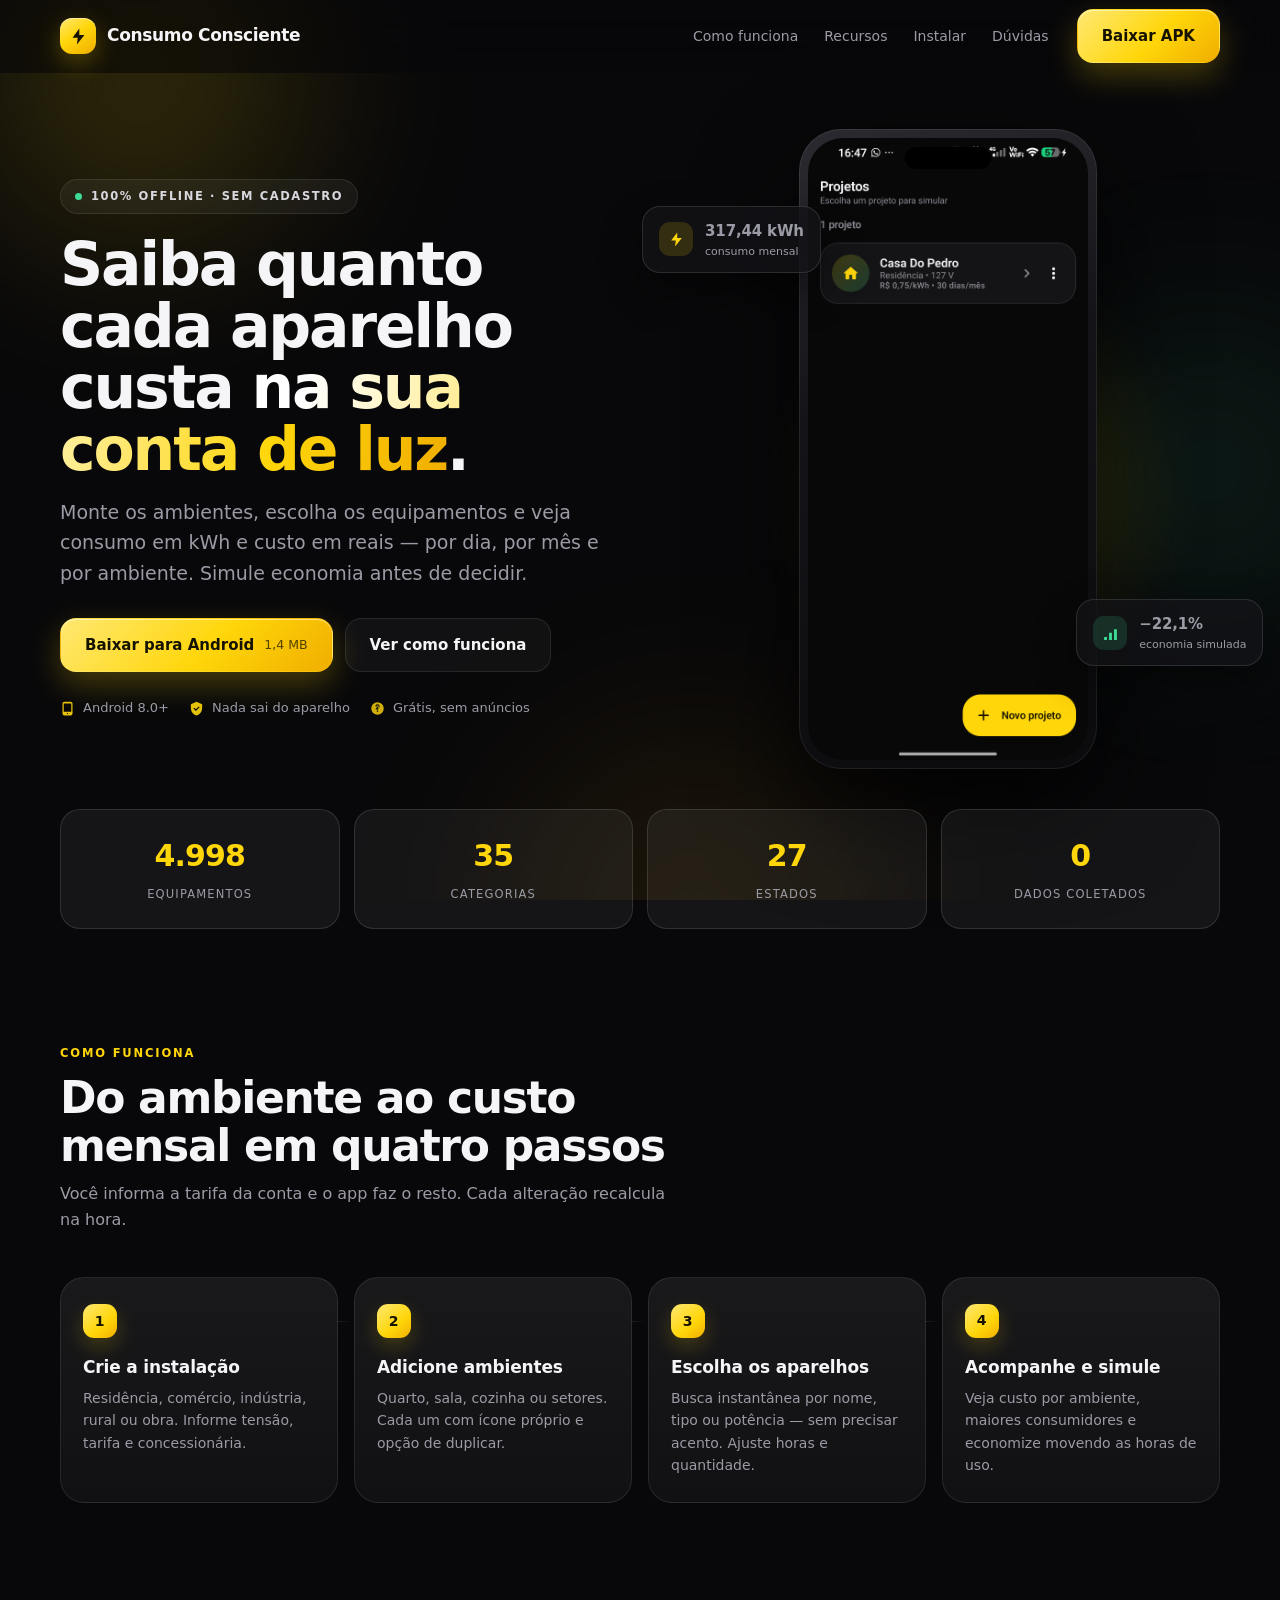
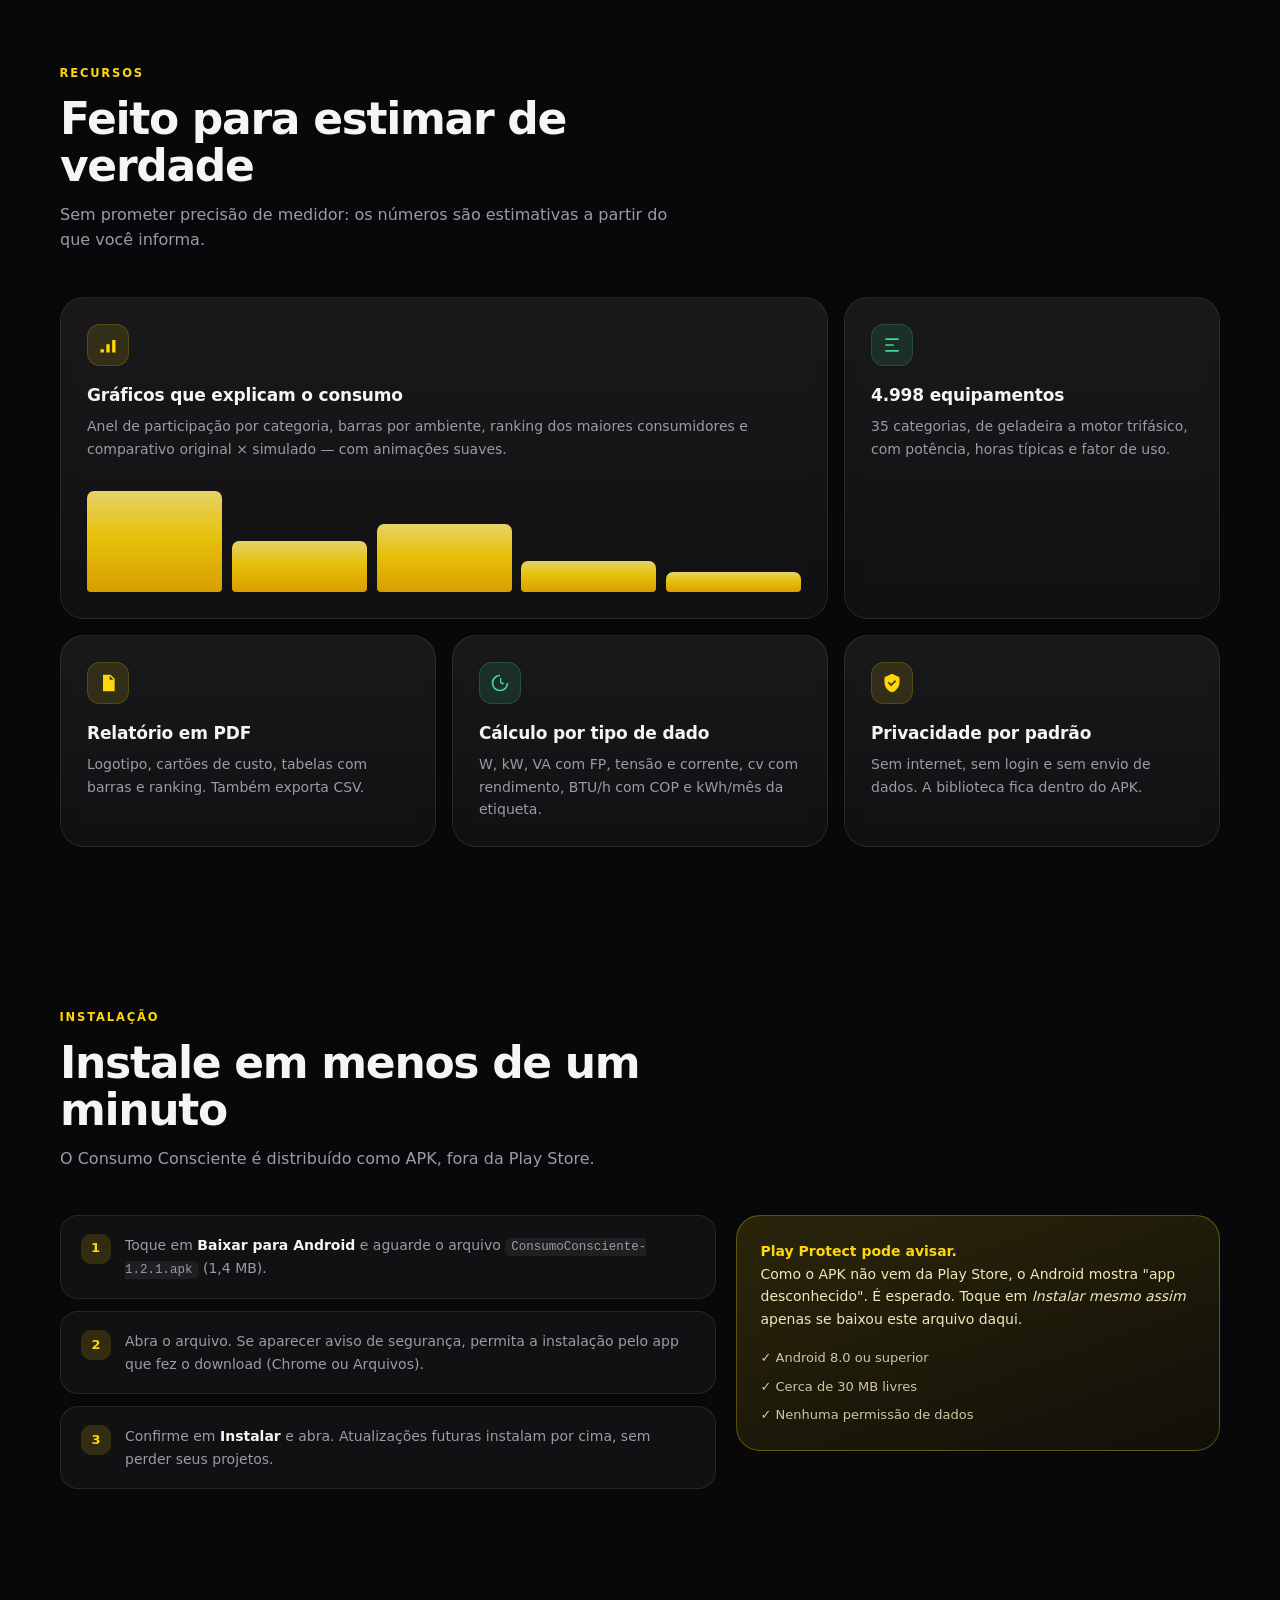
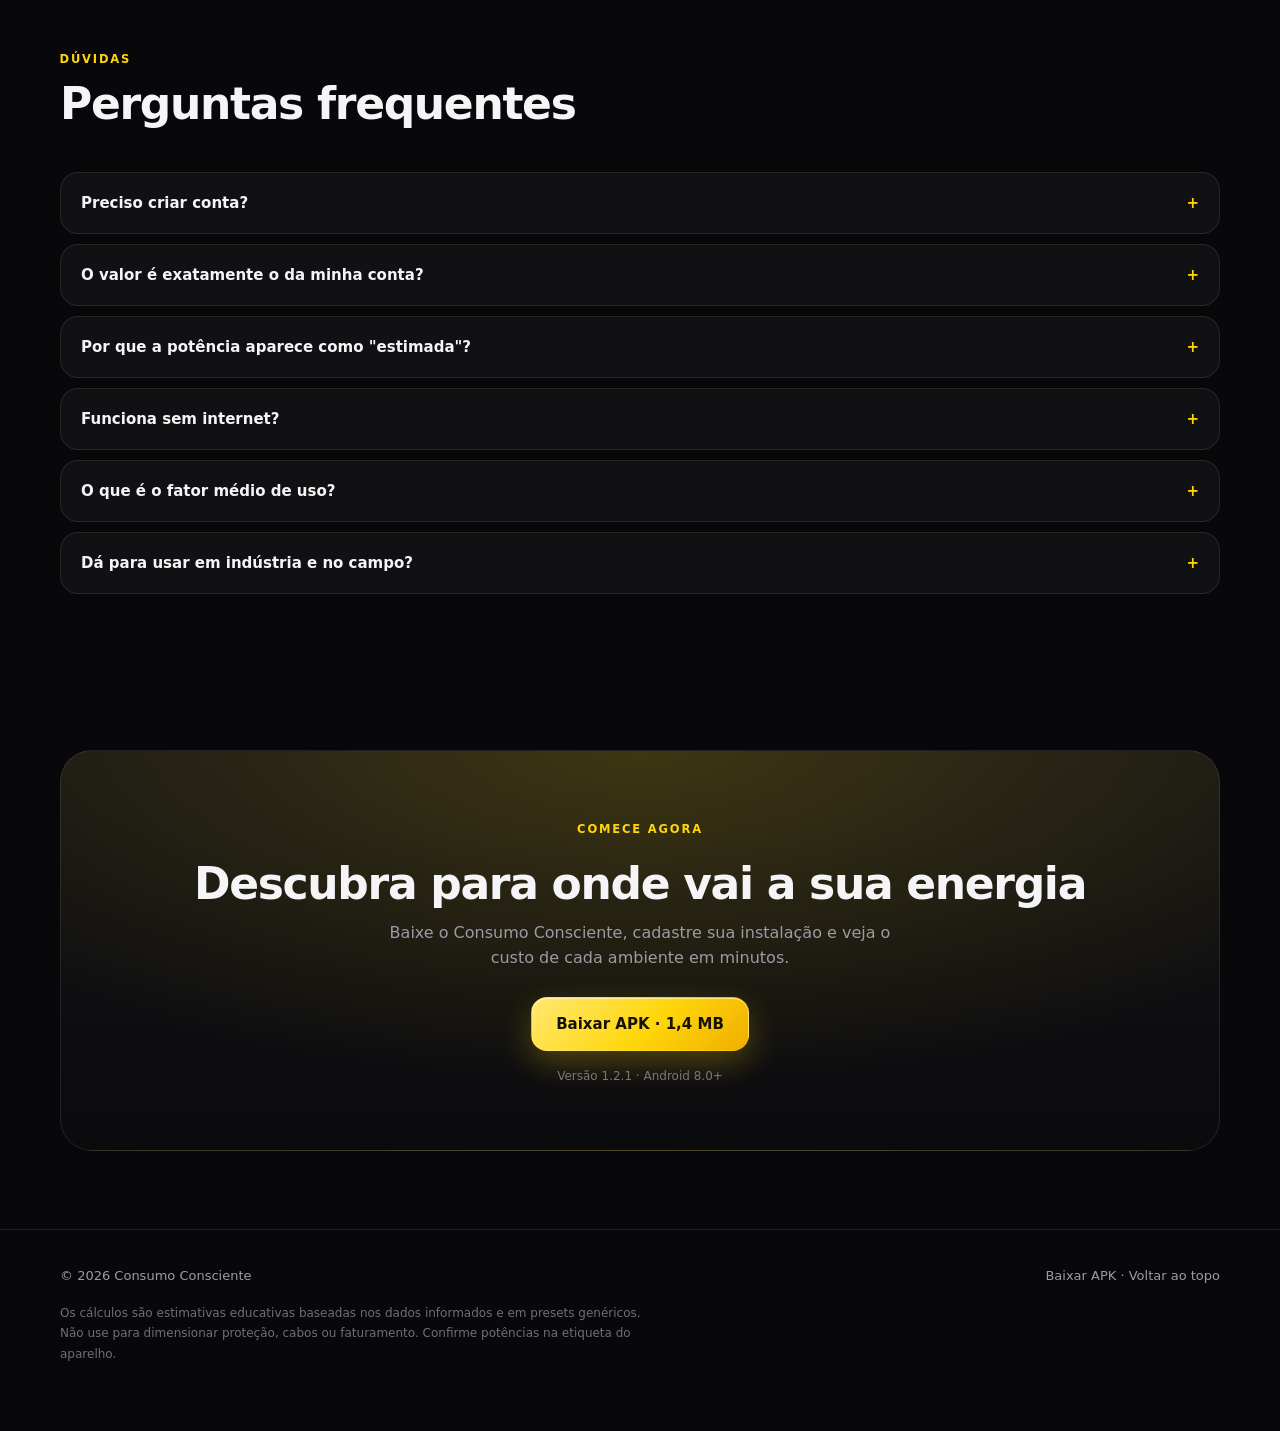
==== index.html @ 80d9371c "Ajusta tamanho do mockup e ritmo vertical" ====
<!DOCTYPE html>
<html lang="pt-BR">
<head>
<meta charset="utf-8" />
<meta name="viewport" content="width=device-width, initial-scale=1" />
<title>Consumo Consciente — simulador de consumo de energia</title>
<meta name="description" content="Descubra quanto cada aparelho custa na sua conta de luz. Biblioteca offline com 4.998 equipamentos, gráficos, simulações e relatório em PDF. Grátis e sem cadastro." />
<meta name="theme-color" content="#08080a" />
<meta property="og:type" content="website" />
<meta property="og:title" content="Consumo Consciente — simulador de consumo de energia" />
<meta property="og:description" content="Calcule o consumo e o custo dos seus aparelhos por ambiente. 4.998 equipamentos offline, gráficos e relatório em PDF." />
<meta property="og:image" content="assets/tela-projetos.png" />
<link rel="icon" href="data:image/svg+xml,%3Csvg xmlns='http://www.w3.org/2000/svg' viewBox='0 0 64 64'%3E%3Crect width='64' height='64' rx='16' fill='%23FFD60A'/%3E%3Cpath d='M35 12 22 36h9l-3 16 15-25h-9l5-15z' fill='%23151200'/%3E%3C/svg%3E" />
<style>
  :root {
    --ink: #08080a;
    --ink-2: #0d0d10;
    --card: rgba(255, 255, 255, 0.04);
    --card-strong: rgba(255, 255, 255, 0.07);
    --line: rgba(255, 255, 255, 0.09);
    --text: #f5f5f7;
    --muted: #9b9ba6;
    --yellow: #ffd60a;
    --yellow-2: #ffe873;
    --amber: #f0ae00;
    --green: #3ddc97;
    --radius: 24px;
    --max: 1160px;
    --ease: cubic-bezier(.22, .61, .36, 1);
  }
  * { box-sizing: border-box; }
  html { scroll-behavior: smooth; }
  body {
    margin: 0;
    background: var(--ink);
    color: var(--text);
    font-family: "Inter", "Segoe UI", system-ui, -apple-system, Roboto, Helvetica, Arial, sans-serif;
    line-height: 1.6;
    -webkit-font-smoothing: antialiased;
    overflow-x: hidden;
  }
  a { color: inherit; }
  img { max-width: 100%; height: auto; display: block; }
  .wrap { width: min(100% - 40px, var(--max)); margin-inline: auto; position: relative; z-index: 1; }

  /* ---------- fundo ---------- */
  .bg-orbs { position: fixed; inset: 0; z-index: 0; overflow: hidden; pointer-events: none; }
  .orb {
    position: absolute; border-radius: 50%; filter: blur(90px); opacity: .55;
    animation: float 18s var(--ease) infinite alternate;
  }
  .orb.a { width: 520px; height: 520px; top: -180px; left: -120px; background: radial-gradient(circle, rgba(255,214,10,.45), transparent 65%); }
  .orb.b { width: 460px; height: 460px; top: 240px; right: -160px; background: radial-gradient(circle, rgba(61,220,151,.28), transparent 65%); animation-delay: -6s; }
  .orb.c { width: 620px; height: 620px; bottom: -320px; left: 30%; background: radial-gradient(circle, rgba(255,174,0,.22), transparent 65%); animation-delay: -11s; }
  @keyframes float {
    from { transform: translate3d(0, 0, 0) scale(1); }
    to { transform: translate3d(30px, -40px, 0) scale(1.08); }
  }

  /* ---------- navegação ---------- */
  .nav {
    position: sticky; top: 0; z-index: 50;
    background: rgba(8, 8, 10, .62);
    backdrop-filter: blur(18px) saturate(150%);
    border-bottom: 1px solid transparent;
    transition: border-color .3s var(--ease), background .3s var(--ease);
  }
  .nav.scrolled { border-bottom-color: var(--line); background: rgba(8, 8, 10, .86); }
  .nav-inner { display: flex; align-items: center; gap: 28px; min-height: 72px; }
  .brand { display: flex; align-items: center; gap: 11px; font-weight: 700; letter-spacing: -.02em; text-decoration: none; font-size: 17px; }
  .mark {
    width: 36px; height: 36px; border-radius: 12px; display: grid; place-items: center; color: #151200;
    background: linear-gradient(145deg, var(--yellow-2), var(--yellow) 45%, var(--amber));
    box-shadow: 0 8px 24px rgba(255, 214, 10, .28), inset 0 1px 0 rgba(255,255,255,.45);
  }
  .nav-links { margin-left: auto; display: flex; gap: 26px; font-size: 14px; color: var(--muted); }
  .nav-links a { text-decoration: none; transition: color .2s var(--ease); }
  .nav-links a:hover { color: var(--text); }
  @media (max-width: 780px) { .nav-links { display: none; } }

  /* ---------- botões ---------- */
  .btn {
    display: inline-flex; align-items: center; justify-content: center; gap: 10px;
    padding: 14px 24px; border-radius: 16px; border: 1px solid transparent;
    font-weight: 700; font-size: 15px; text-decoration: none; cursor: pointer;
    transition: transform .2s var(--ease), box-shadow .2s var(--ease), background .2s var(--ease);
    white-space: nowrap;
  }
  .btn-primary {
    background: linear-gradient(135deg, var(--yellow-2), var(--yellow) 55%, var(--amber));
    color: #151200;
    box-shadow: 0 12px 32px rgba(255, 214, 10, .26), inset 0 1px 0 rgba(255,255,255,.5);
  }
  .btn-primary:hover { transform: translateY(-2px); box-shadow: 0 18px 44px rgba(255, 214, 10, .34); }
  .btn-ghost {
    background: rgba(255,255,255,.04); border-color: var(--line); color: var(--text);
    backdrop-filter: blur(8px);
  }
  .btn-ghost:hover { background: rgba(255,255,255,.08); transform: translateY(-2px); }
  .btn small { font-weight: 500; opacity: .72; }

  /* ---------- hero ---------- */
  .hero { padding: 56px 0 32px; }
  .hero-grid { display: grid; grid-template-columns: 1.02fr .98fr; gap: 48px; align-items: center; }
  @media (max-width: 960px) { .hero-grid { grid-template-columns: 1fr; gap: 48px; } }

  .pill {
    display: inline-flex; align-items: center; gap: 9px;
    padding: 7px 14px; border-radius: 999px; font-size: 11.5px; font-weight: 600;
    letter-spacing: .14em; text-transform: uppercase; color: #d8d8de;
    background: rgba(255,255,255,.05); border: 1px solid var(--line);
    backdrop-filter: blur(8px);
  }
  .pulse { width: 7px; height: 7px; border-radius: 50%; background: var(--green); box-shadow: 0 0 0 0 rgba(61,220,151,.6); animation: pulse 2.4s infinite; }
  @keyframes pulse {
    0% { box-shadow: 0 0 0 0 rgba(61,220,151,.55); }
    70% { box-shadow: 0 0 0 10px rgba(61,220,151,0); }
    100% { box-shadow: 0 0 0 0 rgba(61,220,151,0); }
  }

  h1 {
    margin: 20px 0 16px;
    font-size: clamp(38px, 5.2vw, 60px);
    line-height: 1.03; letter-spacing: -.035em; font-weight: 800;
  }
  .grad {
    background: linear-gradient(100deg, #fff 10%, var(--yellow-2) 45%, var(--yellow) 70%, var(--amber));
    -webkit-background-clip: text; background-clip: text; color: transparent;
  }
  .lead { color: var(--muted); font-size: clamp(16px, 1.7vw, 19px); max-width: 54ch; margin: 0 0 30px; }
  .actions { display: flex; flex-wrap: wrap; gap: 12px; }
  .meta { display: flex; flex-wrap: wrap; gap: 20px; margin-top: 26px; color: var(--muted); font-size: 13px; }
  .meta span { display: inline-flex; align-items: center; gap: 8px; }
  .meta svg { color: var(--yellow); opacity: .9; }

  /* ---------- mockup ---------- */
  .showcase { position: relative; display: flex; justify-content: center; }
  .glow {
    position: absolute; inset: 8% -6% -6% 6%;
    background: radial-gradient(closest-side, rgba(255,214,10,.28), transparent 72%);
    filter: blur(30px); z-index: 0;
  }
  .phone {
    position: relative; z-index: 1; width: min(298px, 80vw);
    padding: 9px; border-radius: 42px;
    background: linear-gradient(160deg, #2a2a30, #141418 40%, #0b0b0e);
    box-shadow: 0 40px 100px rgba(0,0,0,.75), inset 0 0 0 1px rgba(255,255,255,.08);
    animation: hover 7s var(--ease) infinite alternate;
  }
  @keyframes hover { from { transform: translateY(0) rotate(-.6deg); } to { transform: translateY(-14px) rotate(.6deg); } }
  .phone::before {
    content: ""; position: absolute; top: 18px; left: 50%; transform: translateX(-50%);
    width: 86px; height: 22px; border-radius: 999px; background: #000; z-index: 3;
  }
  .phone img { border-radius: 35px; }

  .chip {
    position: absolute; z-index: 2; display: flex; align-items: center; gap: 12px;
    padding: 12px 16px; border-radius: 18px;
    background: rgba(20, 20, 24, .72); border: 1px solid rgba(255,255,255,.12);
    backdrop-filter: blur(16px) saturate(140%);
    box-shadow: 0 18px 40px rgba(0,0,0,.45);
    animation: hover 6s var(--ease) infinite alternate;
  }
  .chip.one { top: 12%; left: -6%; animation-delay: -2s; }
  .chip.two { bottom: 16%; right: -8%; animation-delay: -4s; }
  @media (max-width: 560px) { .chip.one { left: -2%; } .chip.two { right: -2%; } }
  .chip .dot { width: 34px; height: 34px; border-radius: 11px; display: grid; place-items: center; }
  .chip .dot.y { background: rgba(255,214,10,.15); color: var(--yellow); }
  .chip .dot.g { background: rgba(61,220,151,.15); color: var(--green); }
  .chip b { display: block; font-size: 15px; letter-spacing: -.01em; }
  .chip span { display: block; font-size: 11px; color: var(--muted); }

  /* ---------- números ---------- */
  .stats {
    display: grid; grid-template-columns: repeat(4, 1fr); gap: 14px; margin-top: 40px;
  }
  .stat {
    padding: 22px 20px; border-radius: 20px; text-align: center;
    background: rgba(255, 255, 255, 0.055); border: 1px solid rgba(255,255,255,.12);
    backdrop-filter: blur(10px);
    transition: transform .3s var(--ease), border-color .3s var(--ease);
  }
  .stat:hover { transform: translateY(-4px); border-color: rgba(255,214,10,.35); }
  .stat strong { display: block; font-size: clamp(22px, 2.8vw, 30px); letter-spacing: -.03em; color: var(--yellow); }
  .stat span { font-size: 11.5px; text-transform: uppercase; letter-spacing: .1em; color: var(--muted); }
  @media (max-width: 680px) { .stats { grid-template-columns: repeat(2, 1fr); } }

  /* ---------- seções ---------- */
  section { padding: 78px 0; position: relative; }
  .section-head { max-width: 60ch; margin-bottom: 44px; }
  .kicker {
    display: inline-block; font-size: 11.5px; font-weight: 700; letter-spacing: .16em;
    text-transform: uppercase; color: var(--yellow); margin-bottom: 12px;
  }
  h2 { margin: 0 0 12px; font-size: clamp(28px, 3.8vw, 44px); line-height: 1.08; letter-spacing: -.03em; font-weight: 800; }
  .section-head p { margin: 0; color: var(--muted); font-size: 16px; }

  /* ---------- passos ---------- */
  .steps { display: grid; grid-template-columns: repeat(4, 1fr); gap: 16px; }
  @media (max-width: 940px) { .steps { grid-template-columns: repeat(2, 1fr); } }
  @media (max-width: 560px) { .steps { grid-template-columns: 1fr; } }
  .step {
    position: relative; padding: 26px 22px; border-radius: var(--radius);
    background: linear-gradient(180deg, var(--card-strong), var(--card));
    border: 1px solid var(--line);
    transition: transform .3s var(--ease), border-color .3s var(--ease);
  }
  .step:hover { transform: translateY(-5px); border-color: rgba(255,214,10,.3); }
  .step .num {
    width: 34px; height: 34px; border-radius: 11px; display: grid; place-items: center;
    font-weight: 800; font-size: 14px; color: #151200; margin-bottom: 16px;
    background: linear-gradient(140deg, var(--yellow-2), var(--yellow) 60%, var(--amber));
    box-shadow: 0 8px 20px rgba(255,214,10,.2);
  }
  .step h3 { margin: 0 0 6px; font-size: 17px; letter-spacing: -.01em; }
  .step p { margin: 0; color: var(--muted); font-size: 14px; }
  .step::after {
    content: ""; position: absolute; top: 43px; left: 100%; width: 16px; height: 1px;
    background: linear-gradient(90deg, var(--line), transparent);
  }
  .step:last-child::after { display: none; }
  @media (max-width: 940px) { .step::after { display: none; } }

  /* ---------- bento ---------- */
  .bento { display: grid; grid-template-columns: repeat(3, 1fr); gap: 16px; }
  .bento .card {
    padding: 26px; border-radius: var(--radius);
    background: linear-gradient(180deg, var(--card-strong), var(--card));
    border: 1px solid var(--line);
    backdrop-filter: blur(10px);
    transition: transform .3s var(--ease), border-color .3s var(--ease), box-shadow .3s var(--ease);
  }
  .bento .card:hover { transform: translateY(-5px); border-color: rgba(255,255,255,.16); box-shadow: 0 24px 60px rgba(0,0,0,.4); }
  .bento .wide { grid-column: span 2; }
  @media (max-width: 900px) {
    .bento { grid-template-columns: repeat(2, 1fr); }
    .bento .wide { grid-column: span 2; }
  }
  @media (max-width: 600px) { .bento { grid-template-columns: 1fr; } .bento .wide { grid-column: span 1; } }

  .ico {
    width: 42px; height: 42px; border-radius: 13px; display: grid; place-items: center;
    margin-bottom: 16px; color: var(--yellow); background: rgba(255,214,10,.12);
    border: 1px solid rgba(255,214,10,.18);
  }
  .ico.green { color: var(--green); background: rgba(61,220,151,.12); border-color: rgba(61,220,151,.2); }
  .bento h3 { margin: 0 0 6px; font-size: 17px; letter-spacing: -.01em; }
  .bento p { margin: 0; color: var(--muted); font-size: 14px; }

  .mini-chart { display: flex; align-items: flex-end; gap: 10px; height: 110px; margin-top: 22px; }
  .mini-chart i {
    flex: 1; border-radius: 7px 7px 4px 4px;
    background: linear-gradient(180deg, var(--yellow-2), var(--yellow) 45%, var(--amber));
    opacity: .9; transform-origin: bottom; animation: grow 1.2s var(--ease) both;
  }
  .mini-chart i:nth-child(1) { height: 92%; animation-delay: .05s; }
  .mini-chart i:nth-child(2) { height: 46%; animation-delay: .15s; }
  .mini-chart i:nth-child(3) { height: 62%; animation-delay: .25s; }
  .mini-chart i:nth-child(4) { height: 28%; animation-delay: .35s; }
  .mini-chart i:nth-child(5) { height: 18%; animation-delay: .45s; }
  @keyframes grow { from { transform: scaleY(.05); } to { transform: scaleY(1); } }

  /* ---------- instalação ---------- */
  .install { display: grid; grid-template-columns: 1.15fr .85fr; gap: 20px; align-items: start; }
  @media (max-width: 860px) { .install { grid-template-columns: 1fr; } }
  .install-list { display: grid; gap: 12px; margin: 0; padding: 0; list-style: none; }
  .install-list li {
    display: grid; grid-template-columns: 30px 1fr; gap: 14px; align-items: start;
    padding: 18px 20px; border-radius: 18px;
    background: var(--card); border: 1px solid var(--line);
  }
  .install-list b {
    width: 30px; height: 30px; border-radius: 10px; display: grid; place-items: center;
    background: rgba(255,214,10,.14); color: var(--yellow); font-size: 13px;
  }
  .install-list span { color: var(--muted); font-size: 14px; }
  .install-list strong { color: var(--text); font-weight: 600; }
  .install-list code { background: rgba(255,255,255,.06); padding: 2px 6px; border-radius: 6px; font-size: 12.5px; }

  .notice {
    padding: 24px; border-radius: var(--radius);
    background: linear-gradient(160deg, rgba(255,214,10,.14), rgba(255,214,10,.04));
    border: 1px solid rgba(255,214,10,.3);
    font-size: 14px; color: #f2e7bd;
  }
  .notice strong { color: var(--yellow); }
  .notice .req { margin-top: 18px; display: grid; gap: 8px; color: #cfc7a6; font-size: 13px; }
  .notice .req span { display: flex; gap: 8px; align-items: center; }

  /* ---------- faq ---------- */
  .faq { display: grid; gap: 10px; }
  details {
    border-radius: 18px; border: 1px solid var(--line);
    background: var(--card); padding: 18px 20px;
    transition: border-color .25s var(--ease), background .25s var(--ease);
  }
  details:hover { border-color: rgba(255,255,255,.16); }
  details[open] { background: var(--card-strong); border-color: rgba(255,214,10,.28); }
  summary { cursor: pointer; font-weight: 600; font-size: 15px; list-style: none; display: flex; justify-content: space-between; gap: 16px; }
  summary::-webkit-details-marker { display: none; }
  summary::after { content: "+"; color: var(--yellow); font-weight: 700; transition: transform .2s var(--ease); }
  details[open] summary::after { content: "−"; }
  details p { margin: 12px 0 0; color: var(--muted); font-size: 14px; }

  /* ---------- cta ---------- */
  .cta {
    position: relative; overflow: hidden; text-align: center;
    padding: 64px 28px; border-radius: 32px;
    background:
      radial-gradient(120% 140% at 50% 0%, rgba(255,214,10,.18), transparent 60%),
      linear-gradient(180deg, #131316, #0b0b0e);
    border: 1px solid var(--line);
  }
  .cta h2 { margin-top: 10px; }
  .cta p { color: var(--muted); max-width: 52ch; margin: 0 auto 26px; }
  .cta .version { margin-top: 16px; font-size: 12px; color: #77777f; }

  /* ---------- footer ---------- */
  footer { border-top: 1px solid var(--line); padding: 36px 0 56px; color: var(--muted); font-size: 13px; }
  .foot { display: flex; flex-wrap: wrap; gap: 16px; justify-content: space-between; align-items: center; }
  footer a { color: var(--muted); text-decoration: none; }
  footer a:hover { color: var(--text); }
  .fine { margin-top: 16px; max-width: 78ch; font-size: 12px; line-height: 1.7; color: #6f6f78; }

  /* ---------- reveal ---------- */
  .reveal { animation: fadeUp .55s var(--ease) both; }
  .reveal.d1 { animation-delay: .06s; }
  .reveal.d2 { animation-delay: .12s; }
  .reveal.d3 { animation-delay: .18s; }
  @keyframes fadeUp {
    from { opacity: 0; transform: translateY(24px); }
    to { opacity: 1; transform: none; }
  }

  @media (prefers-reduced-motion: reduce) {
    *, *::before, *::after { animation: none !important; transition: none !important; }
    .reveal { opacity: 1; transform: none; }
  }
</style>
</head>
<body>

<div class="bg-orbs" aria-hidden="true">
  <div class="orb a"></div>
  <div class="orb b"></div>
  <div class="orb c"></div>
</div>

<nav class="nav" id="nav">
  <div class="wrap nav-inner">
    <a class="brand" href="#top">
      <span class="mark" aria-hidden="true">
        <svg width="19" height="19" viewBox="0 0 24 24" fill="currentColor"><path d="M13 2 4.5 13.5H11l-1 8.5L19.5 10H13z"/></svg>
      </span>
      Consumo Consciente
    </a>
    <div class="nav-links">
      <a href="#como-funciona">Como funciona</a>
      <a href="#recursos">Recursos</a>
      <a href="#instalar">Instalar</a>
      <a href="#faq">Dúvidas</a>
    </div>
    <a class="btn btn-primary" href="consumo-consciente.apk" download="ConsumoConsciente-1.2.1.apk">
      Baixar APK
    </a>
  </div>
</nav>

<header class="hero" id="top">
  <div class="wrap">
    <div class="hero-grid">
      <div class="reveal">
        <span class="pill"><span class="pulse"></span> 100% offline · sem cadastro</span>
        <h1>Saiba quanto cada aparelho custa <span class="grad">na sua conta de luz</span>.</h1>
        <p class="lead">
          Monte os ambientes, escolha os equipamentos e veja consumo em kWh e custo em reais —
          por dia, por mês e por ambiente. Simule economia antes de decidir.
        </p>
        <div class="actions">
          <a class="btn btn-primary" href="consumo-consciente.apk" download="ConsumoConsciente-1.2.1.apk">
            Baixar para Android <small>1,4 MB</small>
          </a>
          <a class="btn btn-ghost" href="#como-funciona">Ver como funciona</a>
        </div>
        <div class="meta">
          <span>
            <svg width="15" height="15" viewBox="0 0 24 24" fill="currentColor"><path d="M17 1H7a3 3 0 0 0-3 3v16a3 3 0 0 0 3 3h10a3 3 0 0 0 3-3V4a3 3 0 0 0-3-3m-5 20a1 1 0 1 1 0-2 1 1 0 0 1 0 2m6-4H6V4h12z"/></svg>
            Android 8.0+
          </span>
          <span>
            <svg width="15" height="15" viewBox="0 0 24 24" fill="currentColor"><path d="M12 1 3 5v6c0 5.5 3.8 10.7 9 12 5.2-1.3 9-6.5 9-12V5zm-1 15-4-4 1.4-1.4L11 13.2l4.6-4.6L17 10z"/></svg>
            Nada sai do aparelho
          </span>
          <span>
            <svg width="15" height="15" viewBox="0 0 24 24" fill="currentColor"><path d="M12 2a10 10 0 1 0 0 20 10 10 0 0 0 0-20m1 15h-2v-2h2zm1.8-6.4-.9.9c-.7.7-1 1.2-1 2.5h-1.8v-.5c0-.9.4-1.8 1-2.5l1.2-1.2A1.6 1.6 0 0 0 12 7a1.6 1.6 0 0 0-1.6 1.6H8.6A3.4 3.4 0 1 1 12 12a1 1 0 0 0-1 1v.5H9.2V13a2.8 2.8 0 0 1 .8-2l1.2-1.2a1.1 1.1 0 0 0 .3-.7A1.5 1.5 0 0 0 10 7.6" opacity=".9"/></svg>
            Grátis, sem anúncios
          </span>
        </div>
      </div>

      <div class="showcase reveal d1">
        <div class="glow" aria-hidden="true"></div>
        <div class="phone">
          <img src="assets/tela-projetos.png" alt="Tela de projetos do Consumo Consciente" width="1220" height="2712" />
        </div>

        <div class="chip one" aria-hidden="true">
          <span class="dot y">
            <svg width="17" height="17" viewBox="0 0 24 24" fill="currentColor"><path d="M13 2 4.5 13.5H11l-1 8.5L19.5 10H13z"/></svg>
          </span>
          <span><b>317,44 kWh</b><span>consumo mensal</span></span>
        </div>
        <div class="chip two" aria-hidden="true">
          <span class="dot g">
            <svg width="17" height="17" viewBox="0 0 24 24" fill="currentColor"><path d="M3 17h4v4H3zm7-6h4v10h-4zm7-5h4v15h-4z"/></svg>
          </span>
          <span><b>−22,1%</b><span>economia simulada</span></span>
        </div>
      </div>
    </div>

    <div class="stats reveal d2">
      <div class="stat"><strong>4.998</strong><span>equipamentos</span></div>
      <div class="stat"><strong>35</strong><span>categorias</span></div>
      <div class="stat"><strong>27</strong><span>estados</span></div>
      <div class="stat"><strong>0</strong><span>dados coletados</span></div>
    </div>
  </div>
</header>

<section id="como-funciona">
  <div class="wrap">
    <div class="section-head reveal">
      <span class="kicker">Como funciona</span>
      <h2>Do ambiente ao custo mensal em quatro passos</h2>
      <p>Você informa a tarifa da conta e o app faz o resto. Cada alteração recalcula na hora.</p>
    </div>
    <div class="steps">
      <article class="step reveal">
        <div class="num">1</div>
        <h3>Crie a instalação</h3>
        <p>Residência, comércio, indústria, rural ou obra. Informe tensão, tarifa e concessionária.</p>
      </article>
      <article class="step reveal d1">
        <div class="num">2</div>
        <h3>Adicione ambientes</h3>
        <p>Quarto, sala, cozinha ou setores. Cada um com ícone próprio e opção de duplicar.</p>
      </article>
      <article class="step reveal d2">
        <div class="num">3</div>
        <h3>Escolha os aparelhos</h3>
        <p>Busca instantânea por nome, tipo ou potência — sem precisar acento. Ajuste horas e quantidade.</p>
      </article>
      <article class="step reveal d3">
        <div class="num">4</div>
        <h3>Acompanhe e simule</h3>
        <p>Veja custo por ambiente, maiores consumidores e economize movendo as horas de uso.</p>
      </article>
    </div>
  </div>
</section>

<section id="recursos">
  <div class="wrap">
    <div class="section-head reveal">
      <span class="kicker">Recursos</span>
      <h2>Feito para estimar de verdade</h2>
      <p>Sem prometer precisão de medidor: os números são estimativas a partir do que você informa.</p>
    </div>

    <div class="bento">
      <article class="card wide reveal">
        <div class="ico">
          <svg width="20" height="20" viewBox="0 0 24 24" fill="currentColor"><path d="M3 17h4v4H3zm7-6h4v10h-4zm7-5h4v15h-4z"/></svg>
        </div>
        <h3>Gráficos que explicam o consumo</h3>
        <p>Anel de participação por categoria, barras por ambiente, ranking dos maiores consumidores e comparativo original × simulado — com animações suaves.</p>
        <div class="mini-chart" aria-hidden="true"><i></i><i></i><i></i><i></i><i></i></div>
      </article>

      <article class="card reveal d1">
        <div class="ico green">
          <svg width="20" height="20" viewBox="0 0 24 24" fill="currentColor"><path d="M4 4h16v2H4zm0 7h10v2H4zm0 7h16v2H4z"/></svg>
        </div>
        <h3>4.998 equipamentos</h3>
        <p>35 categorias, de geladeira a motor trifásico, com potência, horas típicas e fator de uso.</p>
      </article>

      <article class="card reveal">
        <div class="ico">
          <svg width="20" height="20" viewBox="0 0 24 24" fill="currentColor"><path d="M6 2h9l5 5v15H6zM14 3.5V8h4.5zM8 12h8v2H8zm0 4h8v2H8z"/></svg>
        </div>
        <h3>Relatório em PDF</h3>
        <p>Logotipo, cartões de custo, tabelas com barras e ranking. Também exporta CSV.</p>
      </article>

      <article class="card reveal d1">
        <div class="ico green">
          <svg width="20" height="20" viewBox="0 0 24 24" fill="currentColor"><path d="M12 2a10 10 0 1 0 10 10h-2a8 8 0 1 1-8-8z"/><path d="M12 6v6l4 2 .8-1.6-3.3-1.7V6z"/></svg>
        </div>
        <h3>Cálculo por tipo de dado</h3>
        <p>W, kW, VA com FP, tensão e corrente, cv com rendimento, BTU/h com COP e kWh/mês da etiqueta.</p>
      </article>

      <article class="card reveal d2">
        <div class="ico">
          <svg width="20" height="20" viewBox="0 0 24 24" fill="currentColor"><path d="M12 1 3 5v6c0 5.5 3.8 10.7 9 12 5.2-1.3 9-6.5 9-12V5zm-1 15-4-4 1.4-1.4L11 13.2l4.6-4.6L17 10z"/></svg>
        </div>
        <h3>Privacidade por padrão</h3>
        <p>Sem internet, sem login e sem envio de dados. A biblioteca fica dentro do APK.</p>
      </article>
    </div>
  </div>
</section>

<section id="instalar">
  <div class="wrap">
    <div class="section-head reveal">
      <span class="kicker">Instalação</span>
      <h2>Instale em menos de um minuto</h2>
      <p>O Consumo Consciente é distribuído como APK, fora da Play Store.</p>
    </div>

    <div class="install">
      <ol class="install-list reveal">
        <li>
          <b>1</b>
          <span>Toque em <strong>Baixar para Android</strong> e aguarde o arquivo <code>ConsumoConsciente-1.2.1.apk</code> (1,4 MB).</span>
        </li>
        <li>
          <b>2</b>
          <span>Abra o arquivo. Se aparecer aviso de segurança, permita a instalação pelo app que fez o download (Chrome ou Arquivos).</span>
        </li>
        <li>
          <b>3</b>
          <span>Confirme em <strong>Instalar</strong> e abra. Atualizações futuras instalam por cima, sem perder seus projetos.</span>
        </li>
      </ol>

      <aside class="notice reveal d1">
        <strong>Play Protect pode avisar.</strong><br />
        Como o APK não vem da Play Store, o Android mostra "app desconhecido".
        É esperado. Toque em <em>Instalar mesmo assim</em> apenas se baixou este arquivo daqui.
        <div class="req">
          <span>✓ Android 8.0 ou superior</span>
          <span>✓ Cerca de 30 MB livres</span>
          <span>✓ Nenhuma permissão de dados</span>
        </div>
      </aside>
    </div>
  </div>
</section>

<section id="faq">
  <div class="wrap">
    <div class="section-head reveal">
      <span class="kicker">Dúvidas</span>
      <h2>Perguntas frequentes</h2>
    </div>
    <div class="faq reveal">
      <details>
        <summary>Preciso criar conta?</summary>
        <p>Não. O app abre direto no cadastro da instalação. Tudo fica salvo no aparelho.</p>
      </details>
      <details>
        <summary>O valor é exatamente o da minha conta?</summary>
        <p>Não. É uma estimativa a partir da potência, horas de uso, fator médio e tarifa. Bandeiras tarifárias, impostos e consumo real variam por distribuidora.</p>
      </details>
      <details>
        <summary>Por que a potência aparece como "estimada"?</summary>
        <p>Os itens da biblioteca são referências didáticas. O app avisa para confirmar na etiqueta do aparelho.</p>
      </details>
      <details>
        <summary>Funciona sem internet?</summary>
        <p>Sim. A biblioteca com 4.998 equipamentos vai embutida no APK e não há envio de dados.</p>
      </details>
      <details>
        <summary>O que é o fator médio de uso?</summary>
        <p>É a fração do tempo em que o aparelho fica efetivamente ligado dentro das horas informadas. Não confunda com fator de potência: um mede tempo, o outro corrige potência aparente.</p>
      </details>
      <details>
        <summary>Dá para usar em indústria e no campo?</summary>
        <p>Sim. Há setores, motores, bombas, compressores, máquinas e tensões de 380 V e 440 V, com sistema de fases.</p>
      </details>
    </div>
  </div>
</section>

<section>
  <div class="wrap">
    <div class="cta reveal">
      <span class="kicker">Comece agora</span>
      <h2>Descubra para onde vai a sua energia</h2>
      <p>Baixe o Consumo Consciente, cadastre sua instalação e veja o custo de cada ambiente em minutos.</p>
      <a class="btn btn-primary" href="consumo-consciente.apk" download="ConsumoConsciente-1.2.1.apk">
        Baixar APK · 1,4 MB
      </a>
      <div class="version">Versão 1.2.1 · Android 8.0+</div>
    </div>
  </div>
</section>

<footer>
  <div class="wrap">
    <div class="foot">
      <span>© 2026 Consumo Consciente</span>
      <span><a href="consumo-consciente.apk" download="ConsumoConsciente-1.2.1.apk">Baixar APK</a> · <a href="#top">Voltar ao topo</a></span>
    </div>
    <p class="fine">
      Os cálculos são estimativas educativas baseadas nos dados informados e em presets genéricos.
      Não use para dimensionar proteção, cabos ou faturamento. Confirme potências na etiqueta do aparelho.
    </p>
  </div>
</footer>

<script>
  const nav = document.getElementById('nav');
  const onScroll = () => nav.classList.toggle('scrolled', window.scrollY > 12);
  onScroll();
  window.addEventListener('scroll', onScroll, { passive: true });
</script>
</body>
</html>
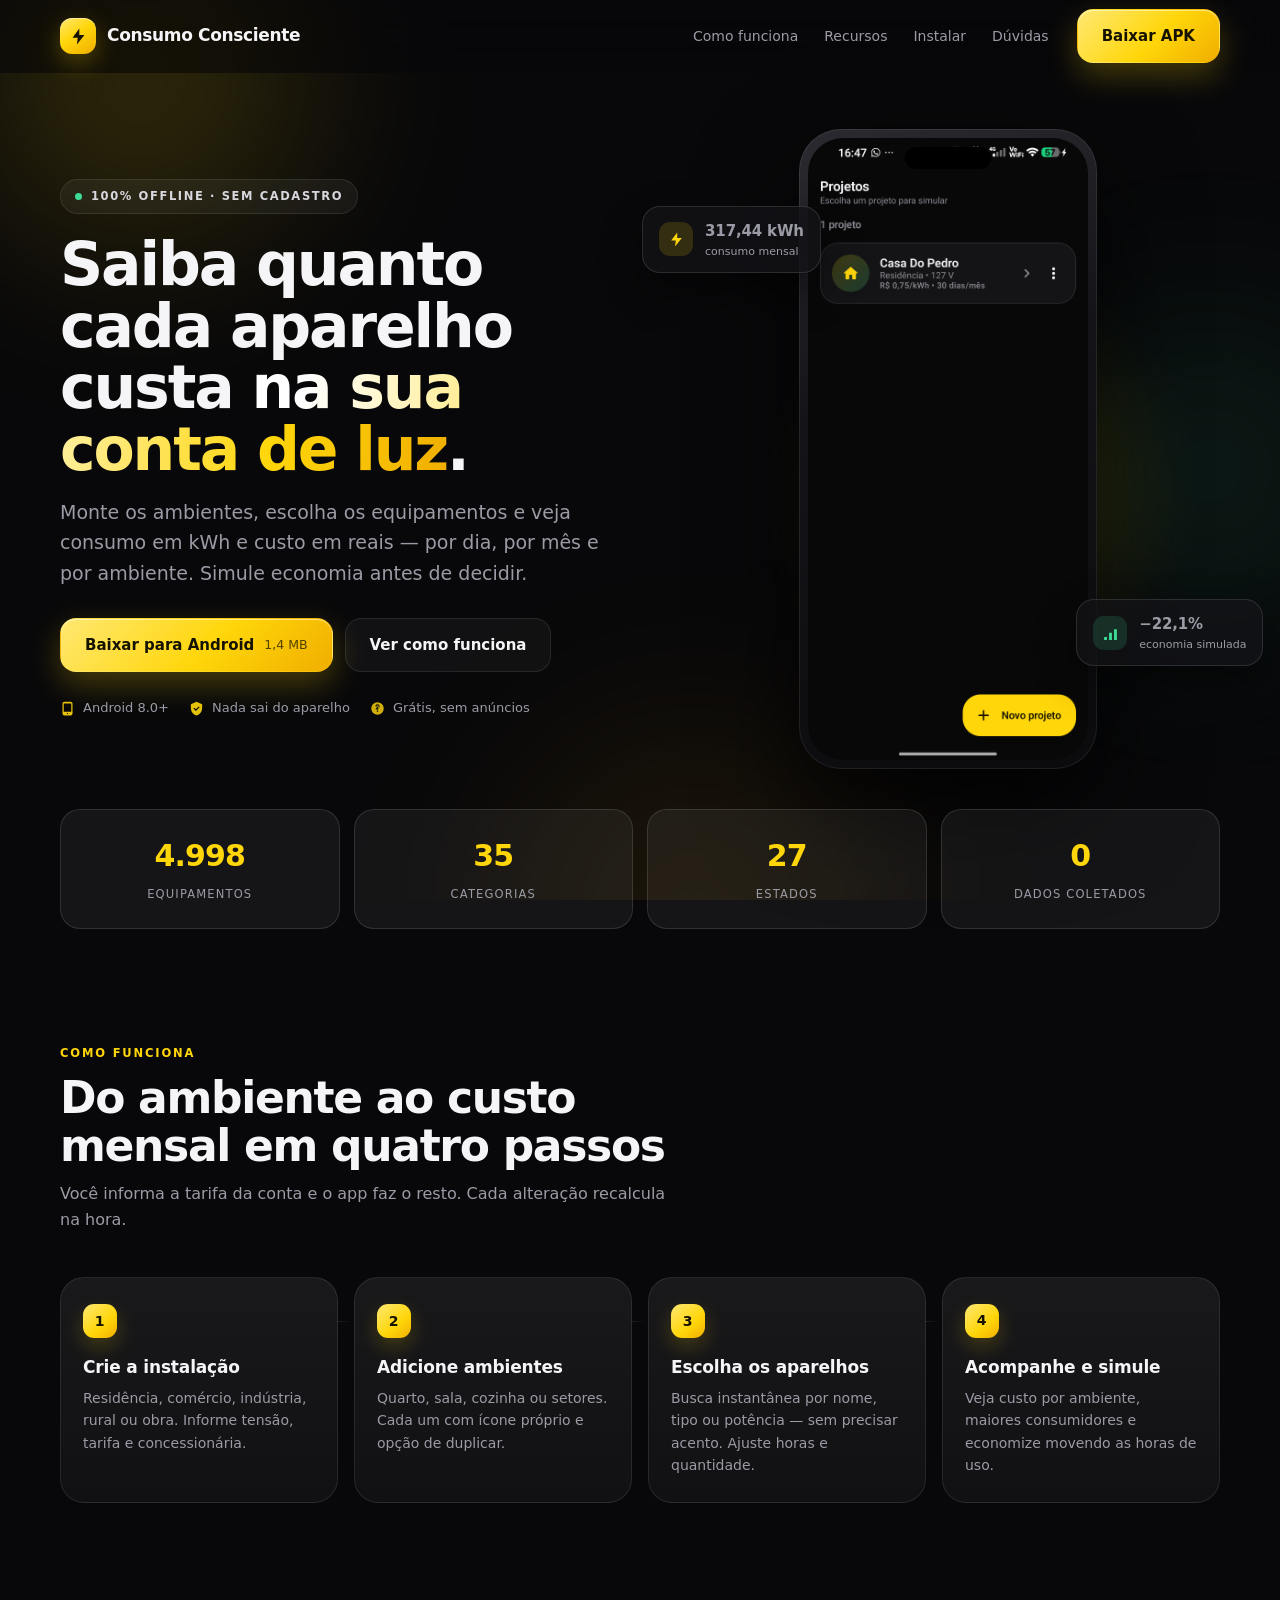
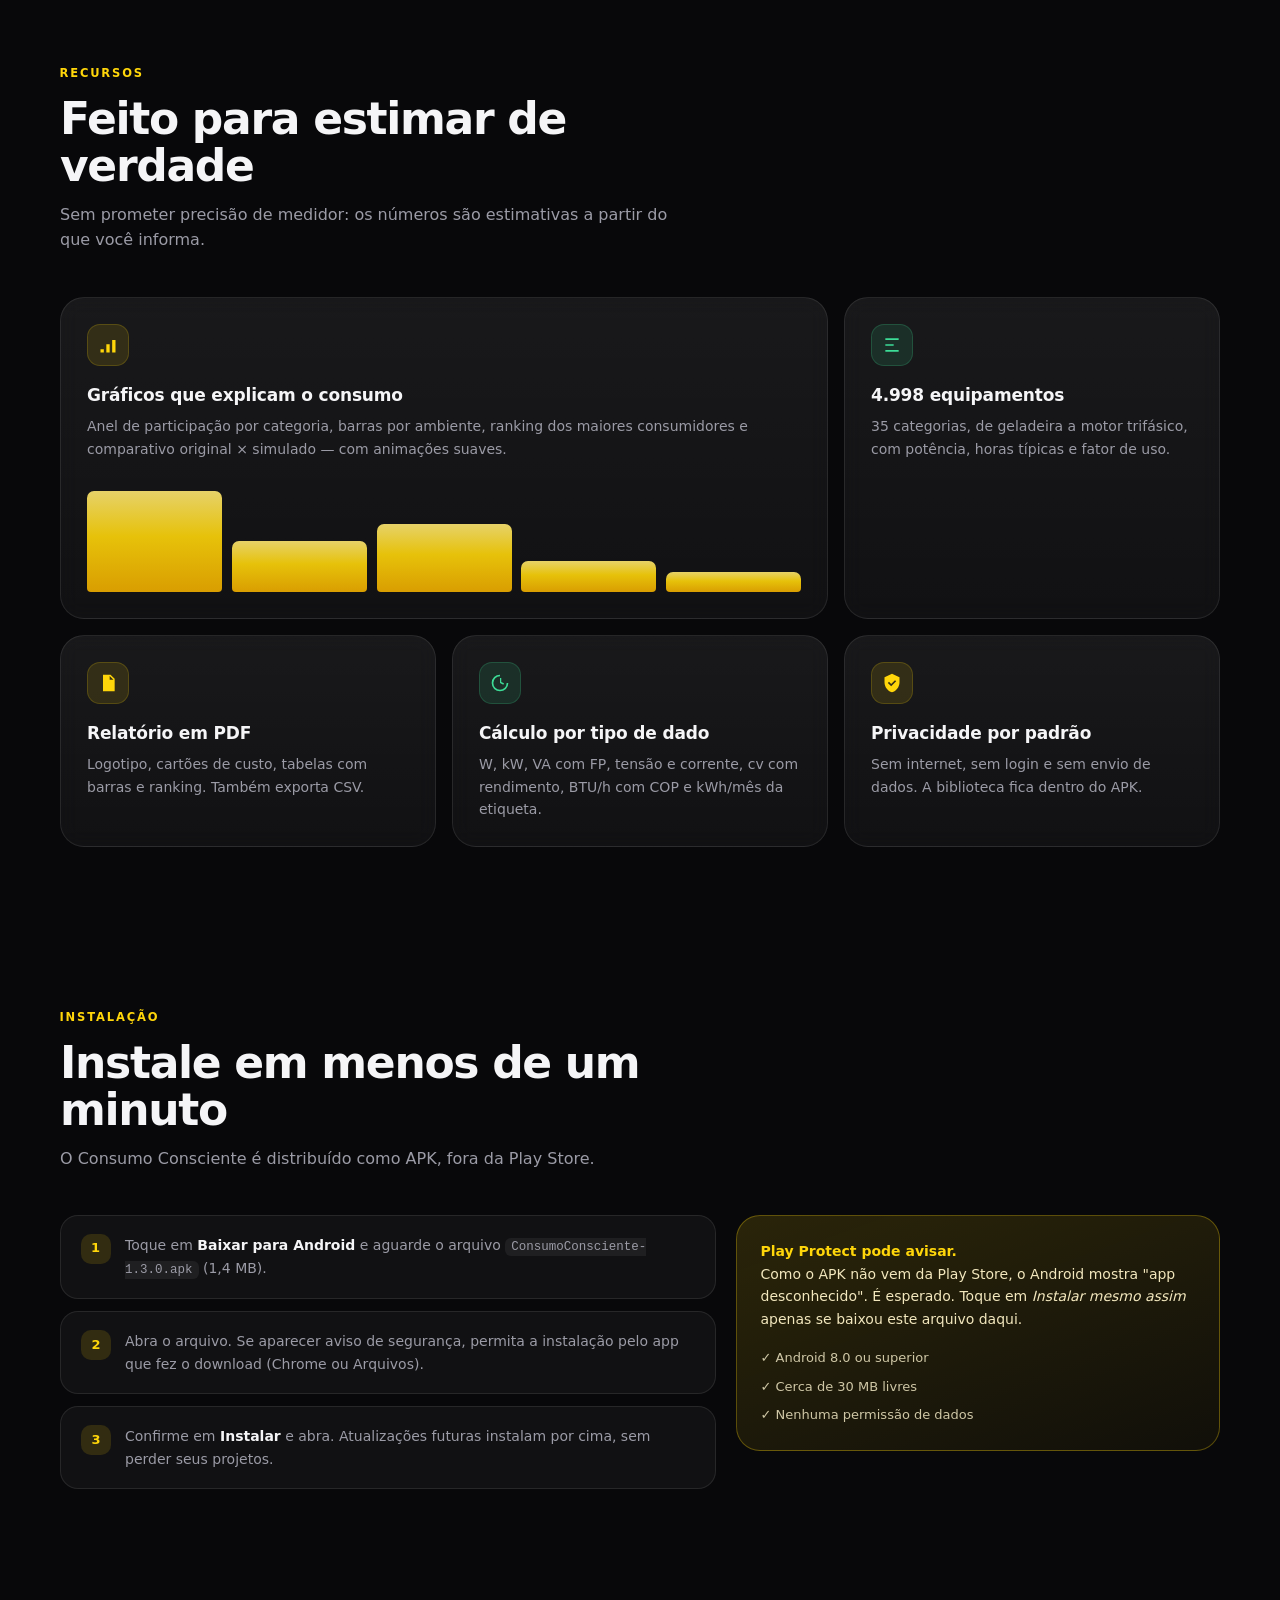
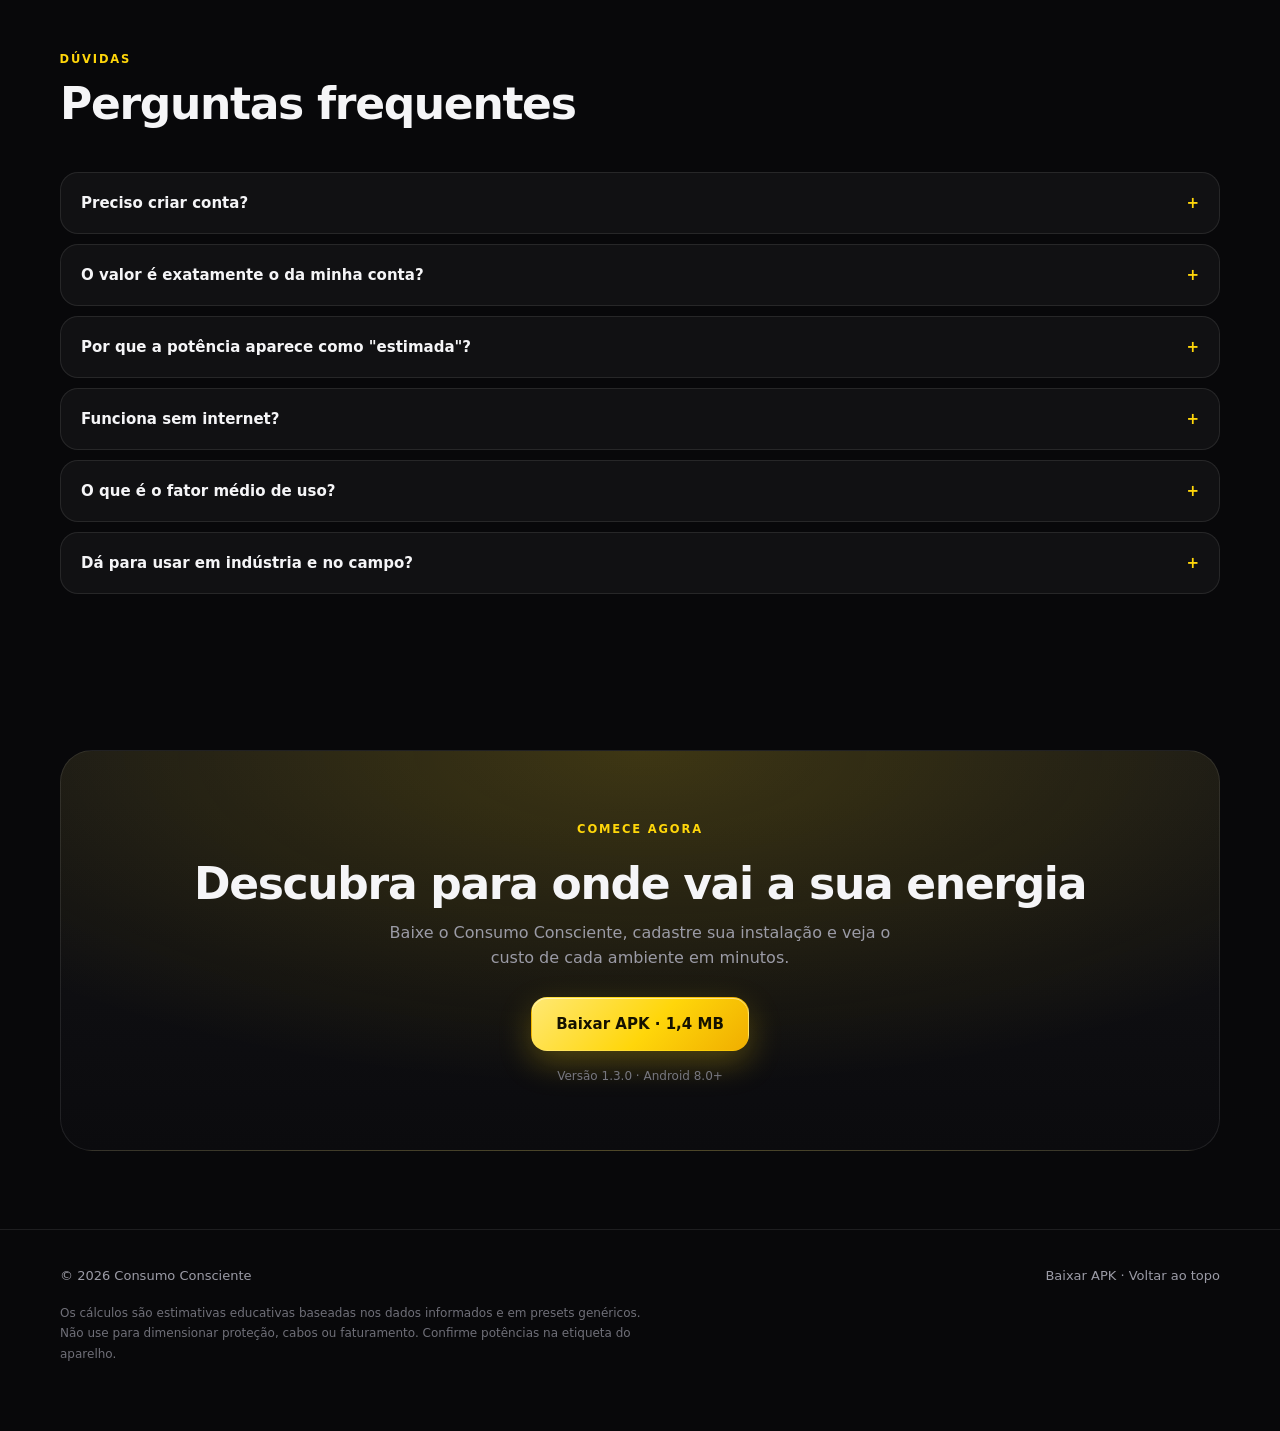
==== commit 131de48d: "Versao 1.3.0: rotina semanal, estado vazio e texto com emojis" ====
--- a/index.html
+++ b/index.html
@@ -361,7 +361,7 @@
       <a href="#instalar">Instalar</a>
       <a href="#faq">Dúvidas</a>
     </div>
-    <a class="btn btn-primary" href="consumo-consciente.apk" download="ConsumoConsciente-1.2.1.apk">
+    <a class="btn btn-primary" href="consumo-consciente.apk" download="ConsumoConsciente-1.3.0.apk">
       Baixar APK
     </a>
   </div>
@@ -378,7 +378,7 @@
           por dia, por mês e por ambiente. Simule economia antes de decidir.
         </p>
         <div class="actions">
-          <a class="btn btn-primary" href="consumo-consciente.apk" download="ConsumoConsciente-1.2.1.apk">
+          <a class="btn btn-primary" href="consumo-consciente.apk" download="ConsumoConsciente-1.3.0.apk">
             Baixar para Android <small>1,4 MB</small>
           </a>
           <a class="btn btn-ghost" href="#como-funciona">Ver como funciona</a>
@@ -526,7 +526,7 @@
       <ol class="install-list reveal">
         <li>
           <b>1</b>
-          <span>Toque em <strong>Baixar para Android</strong> e aguarde o arquivo <code>ConsumoConsciente-1.2.1.apk</code> (1,4 MB).</span>
+          <span>Toque em <strong>Baixar para Android</strong> e aguarde o arquivo <code>ConsumoConsciente-1.3.0.apk</code> (1,4 MB).</span>
         </li>
         <li>
           <b>2</b>
@@ -593,10 +593,10 @@
       <span class="kicker">Comece agora</span>
       <h2>Descubra para onde vai a sua energia</h2>
       <p>Baixe o Consumo Consciente, cadastre sua instalação e veja o custo de cada ambiente em minutos.</p>
-      <a class="btn btn-primary" href="consumo-consciente.apk" download="ConsumoConsciente-1.2.1.apk">
+      <a class="btn btn-primary" href="consumo-consciente.apk" download="ConsumoConsciente-1.3.0.apk">
         Baixar APK · 1,4 MB
       </a>
-      <div class="version">Versão 1.2.1 · Android 8.0+</div>
+      <div class="version">Versão 1.3.0 · Android 8.0+</div>
     </div>
   </div>
 </section>
@@ -605,7 +605,7 @@
   <div class="wrap">
     <div class="foot">
       <span>© 2026 Consumo Consciente</span>
-      <span><a href="consumo-consciente.apk" download="ConsumoConsciente-1.2.1.apk">Baixar APK</a> · <a href="#top">Voltar ao topo</a></span>
+      <span><a href="consumo-consciente.apk" download="ConsumoConsciente-1.3.0.apk">Baixar APK</a> · <a href="#top">Voltar ao topo</a></span>
     </div>
     <p class="fine">
       Os cálculos são estimativas educativas baseadas nos dados informados e em presets genéricos.
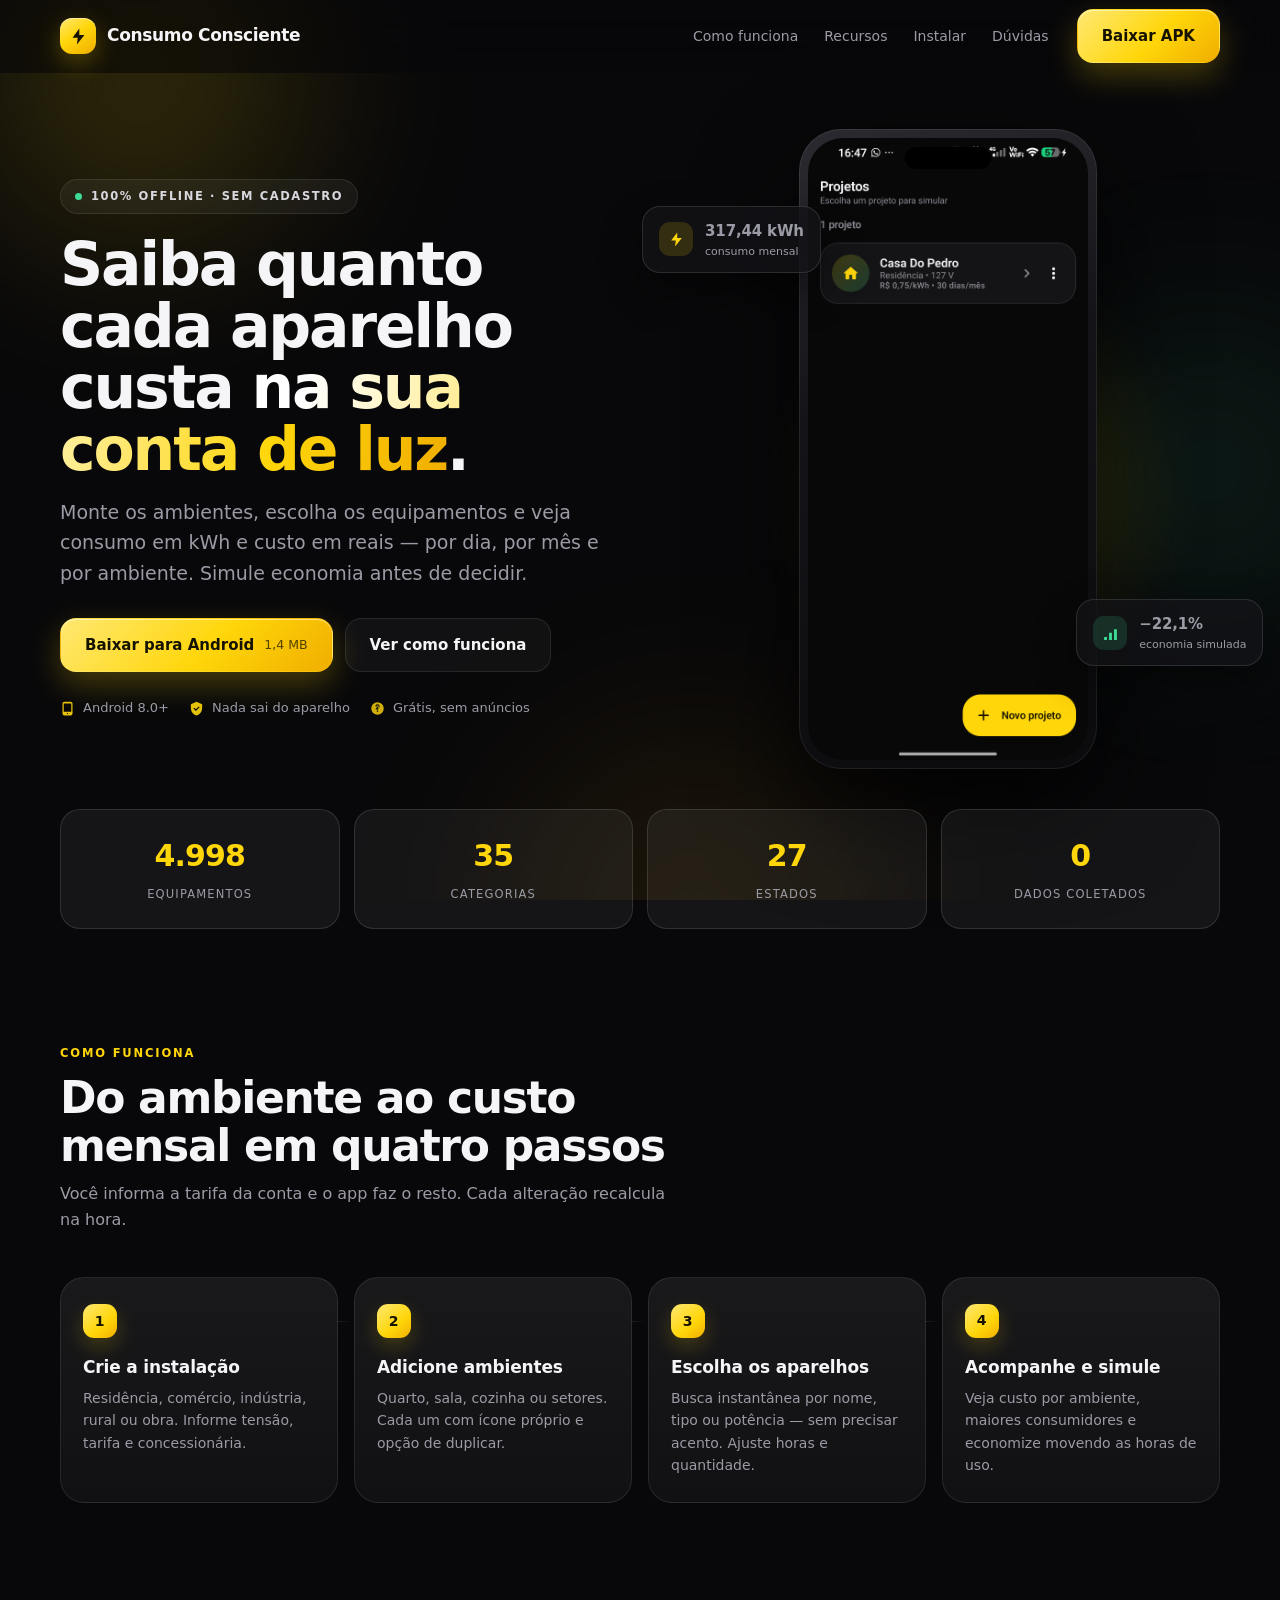
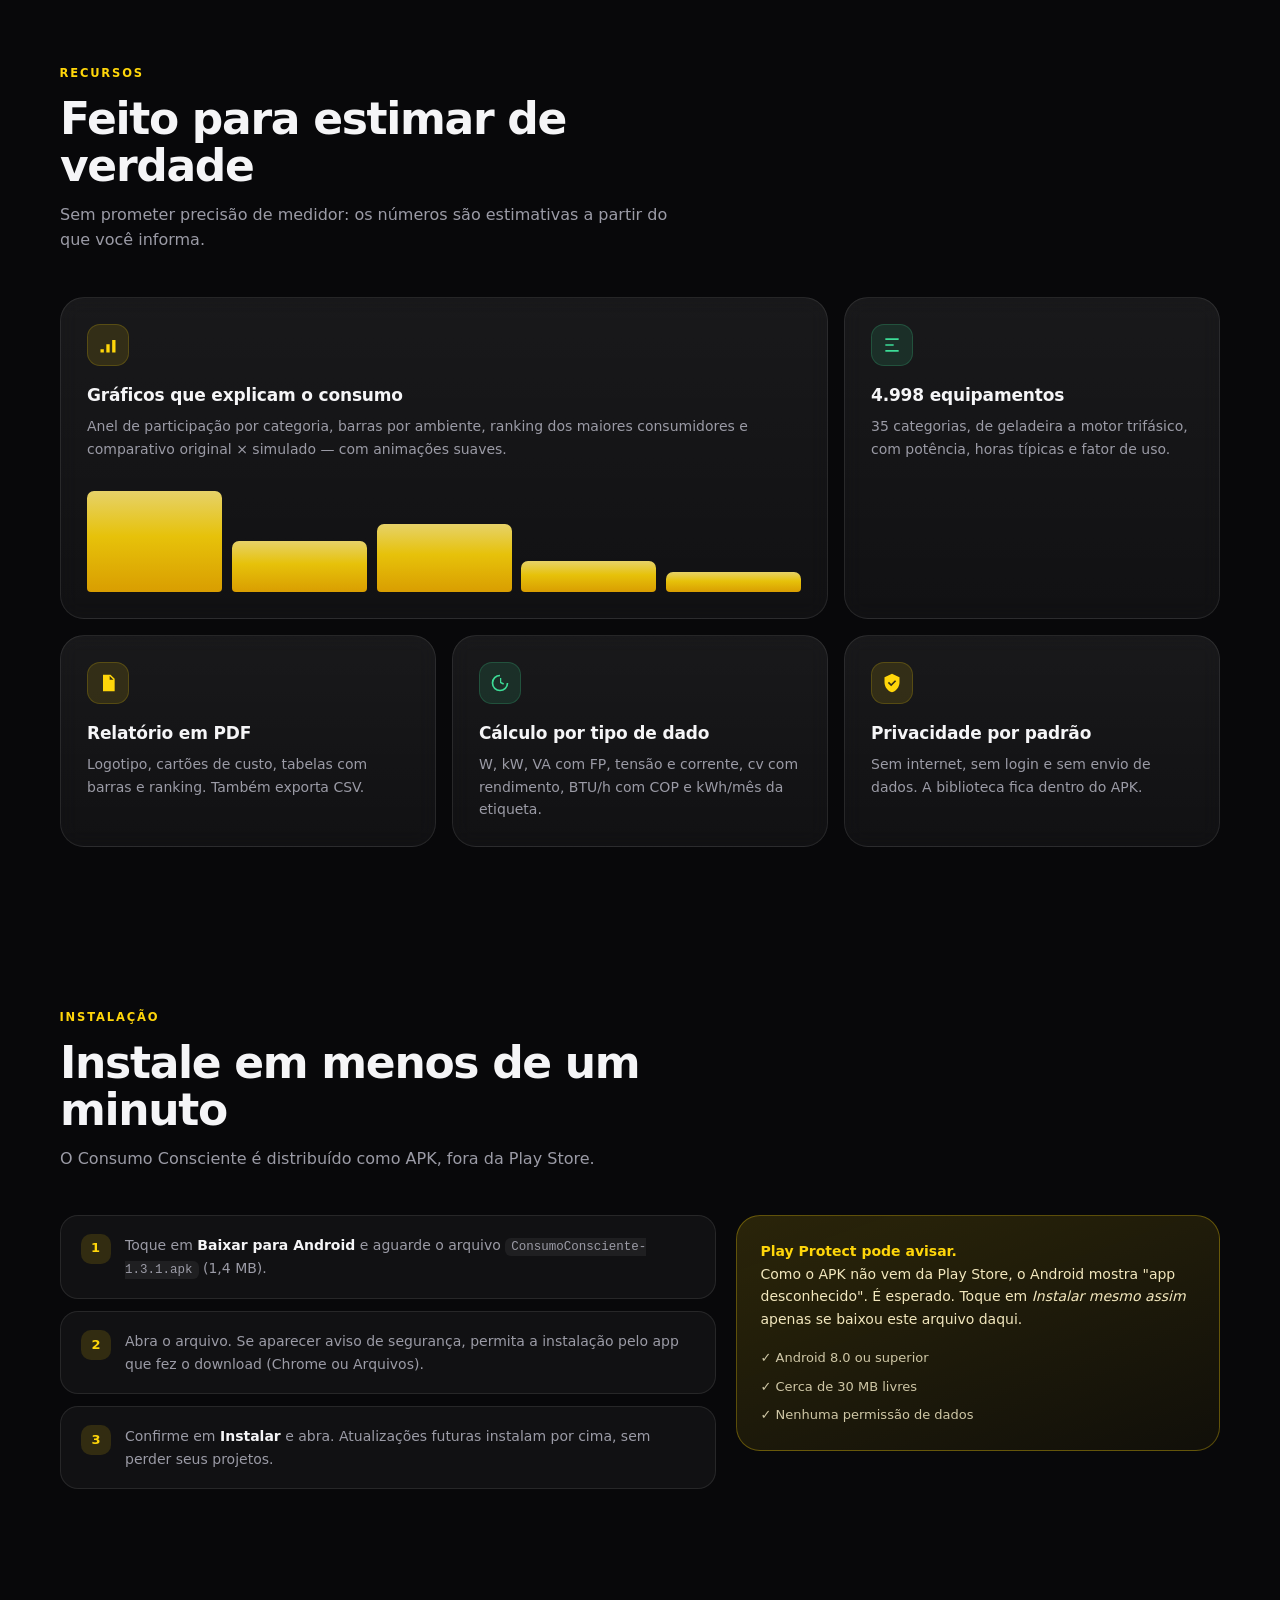
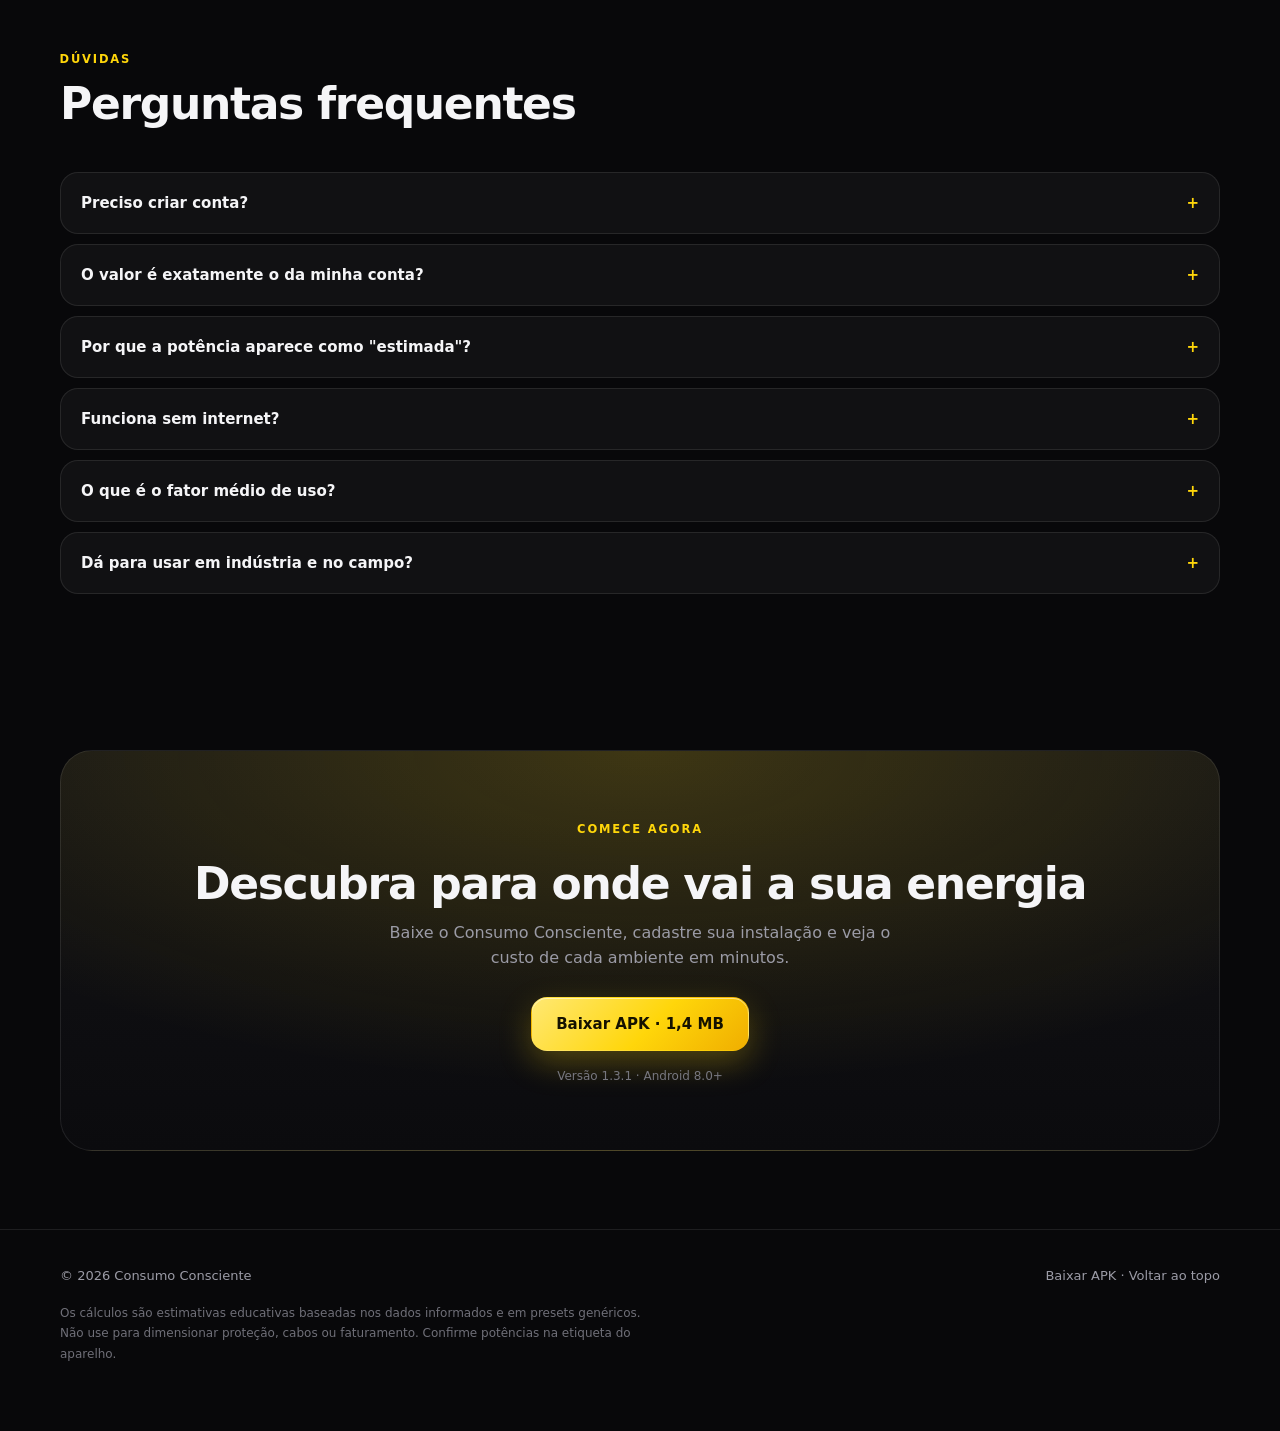
==== commit f9ab73a4: "Versao 1.3.1: PDF reescrito e tempo em minutos" ====
--- a/index.html
+++ b/index.html
@@ -361,7 +361,7 @@
       <a href="#instalar">Instalar</a>
       <a href="#faq">Dúvidas</a>
     </div>
-    <a class="btn btn-primary" href="consumo-consciente.apk" download="ConsumoConsciente-1.3.0.apk">
+    <a class="btn btn-primary" href="consumo-consciente.apk" download="ConsumoConsciente-1.3.1.apk">
       Baixar APK
     </a>
   </div>
@@ -378,7 +378,7 @@
           por dia, por mês e por ambiente. Simule economia antes de decidir.
         </p>
         <div class="actions">
-          <a class="btn btn-primary" href="consumo-consciente.apk" download="ConsumoConsciente-1.3.0.apk">
+          <a class="btn btn-primary" href="consumo-consciente.apk" download="ConsumoConsciente-1.3.1.apk">
             Baixar para Android <small>1,4 MB</small>
           </a>
           <a class="btn btn-ghost" href="#como-funciona">Ver como funciona</a>
@@ -526,7 +526,7 @@
       <ol class="install-list reveal">
         <li>
           <b>1</b>
-          <span>Toque em <strong>Baixar para Android</strong> e aguarde o arquivo <code>ConsumoConsciente-1.3.0.apk</code> (1,4 MB).</span>
+          <span>Toque em <strong>Baixar para Android</strong> e aguarde o arquivo <code>ConsumoConsciente-1.3.1.apk</code> (1,4 MB).</span>
         </li>
         <li>
           <b>2</b>
@@ -593,10 +593,10 @@
       <span class="kicker">Comece agora</span>
       <h2>Descubra para onde vai a sua energia</h2>
       <p>Baixe o Consumo Consciente, cadastre sua instalação e veja o custo de cada ambiente em minutos.</p>
-      <a class="btn btn-primary" href="consumo-consciente.apk" download="ConsumoConsciente-1.3.0.apk">
+      <a class="btn btn-primary" href="consumo-consciente.apk" download="ConsumoConsciente-1.3.1.apk">
         Baixar APK · 1,4 MB
       </a>
-      <div class="version">Versão 1.3.0 · Android 8.0+</div>
+      <div class="version">Versão 1.3.1 · Android 8.0+</div>
     </div>
   </div>
 </section>
@@ -605,7 +605,7 @@
   <div class="wrap">
     <div class="foot">
       <span>© 2026 Consumo Consciente</span>
-      <span><a href="consumo-consciente.apk" download="ConsumoConsciente-1.3.0.apk">Baixar APK</a> · <a href="#top">Voltar ao topo</a></span>
+      <span><a href="consumo-consciente.apk" download="ConsumoConsciente-1.3.1.apk">Baixar APK</a> · <a href="#top">Voltar ao topo</a></span>
     </div>
     <p class="fine">
       Os cálculos são estimativas educativas baseadas nos dados informados e em presets genéricos.
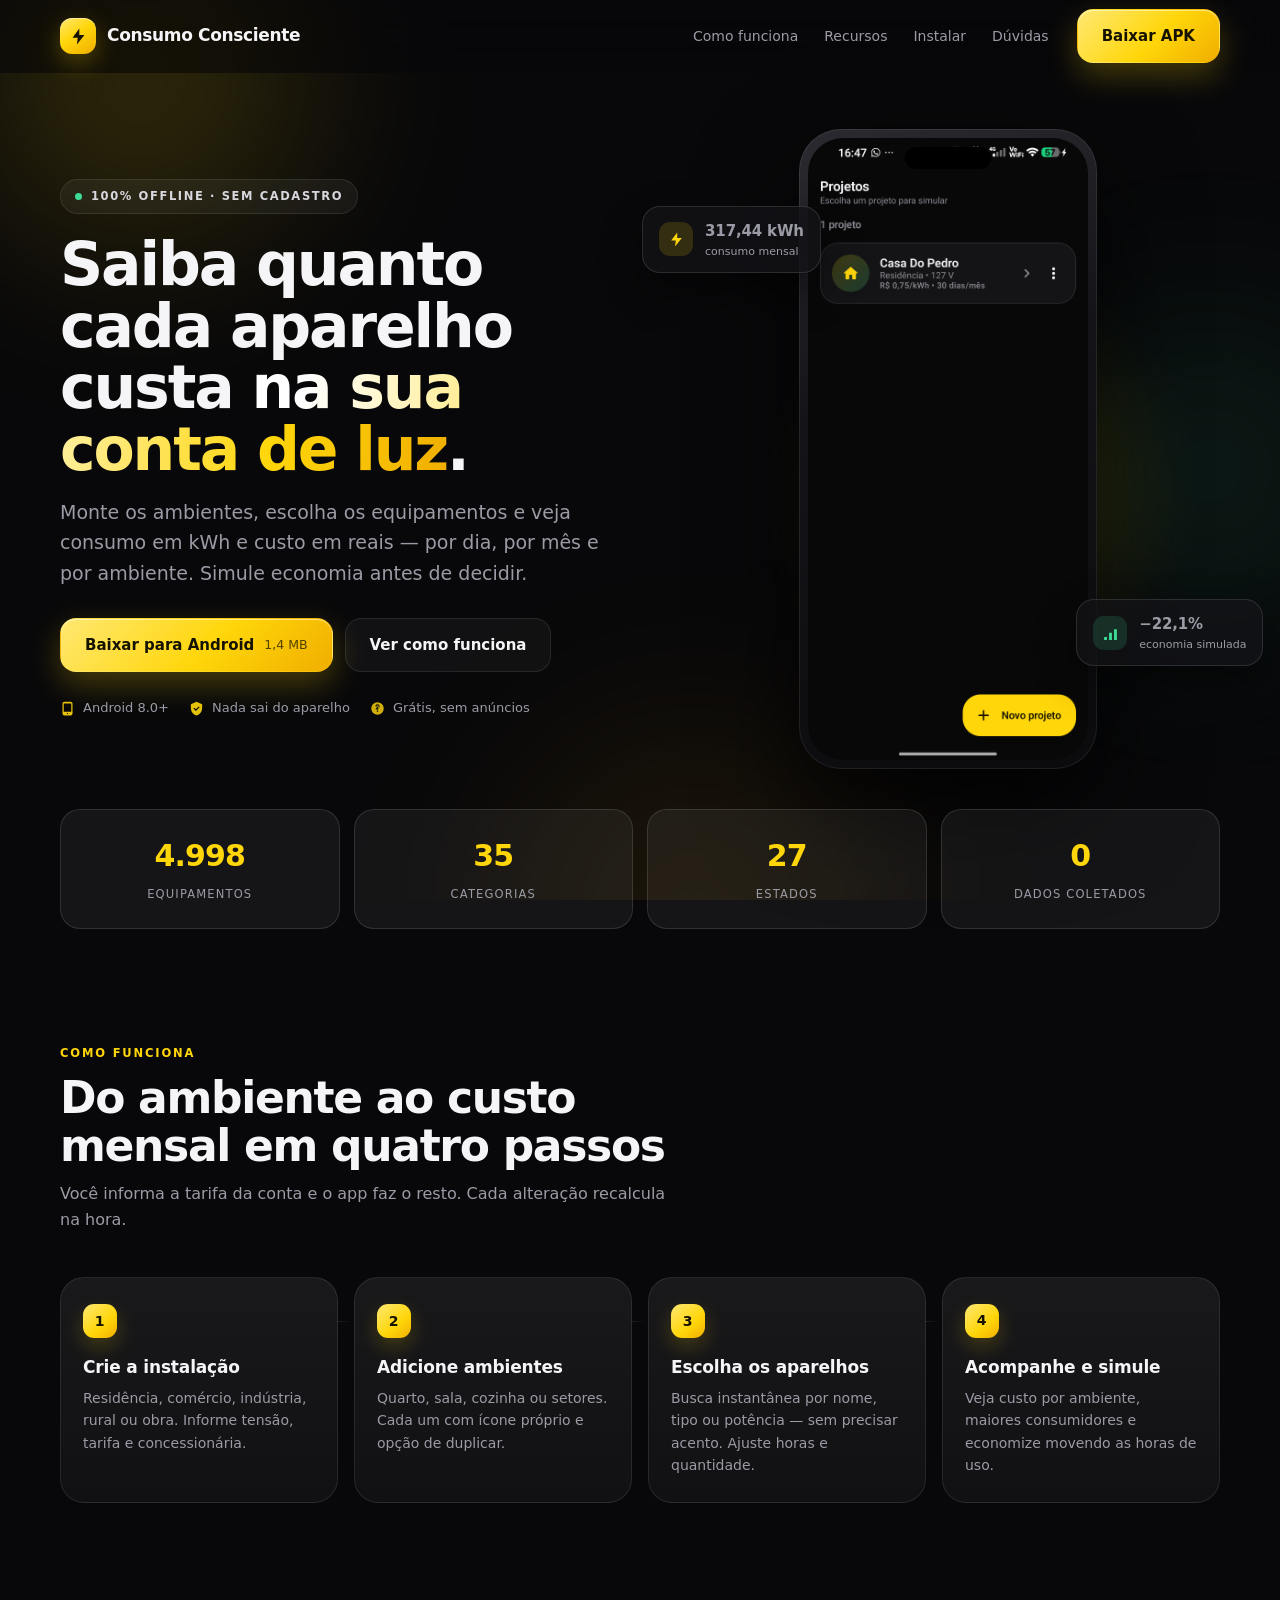
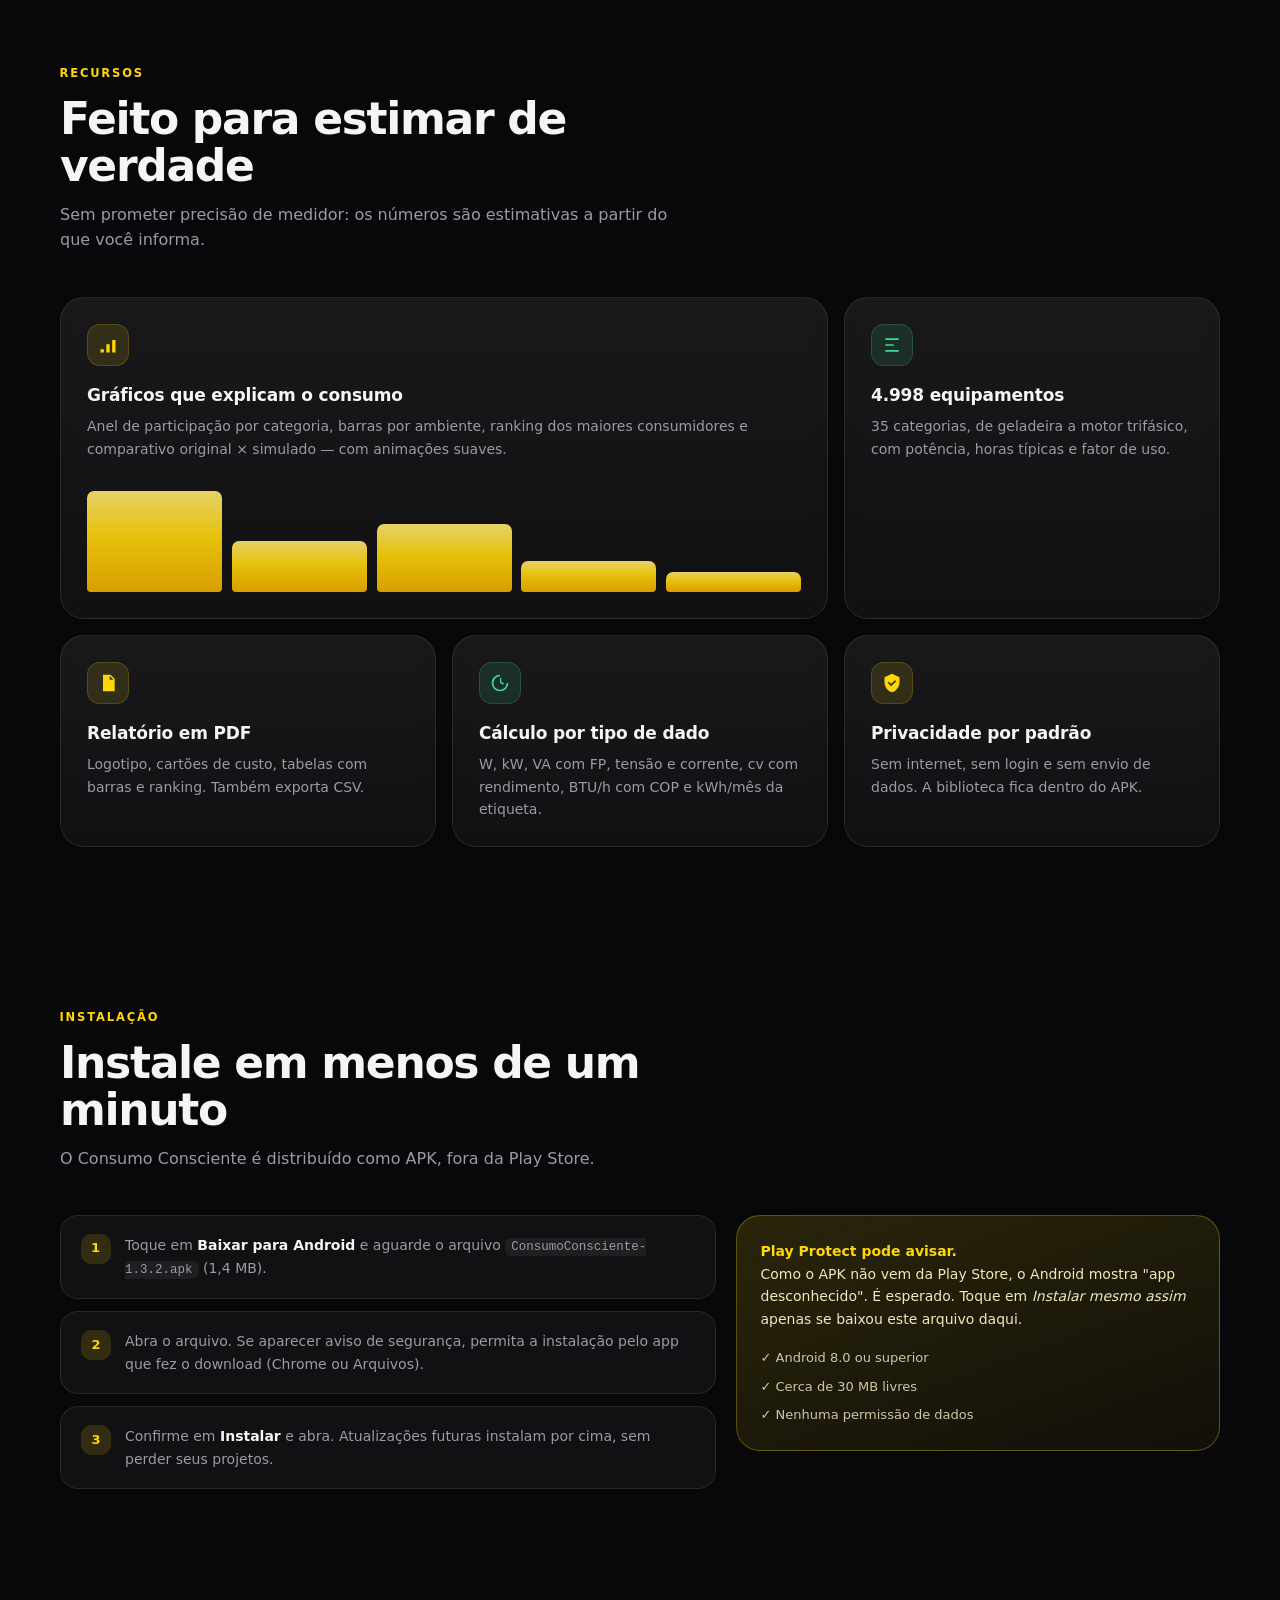
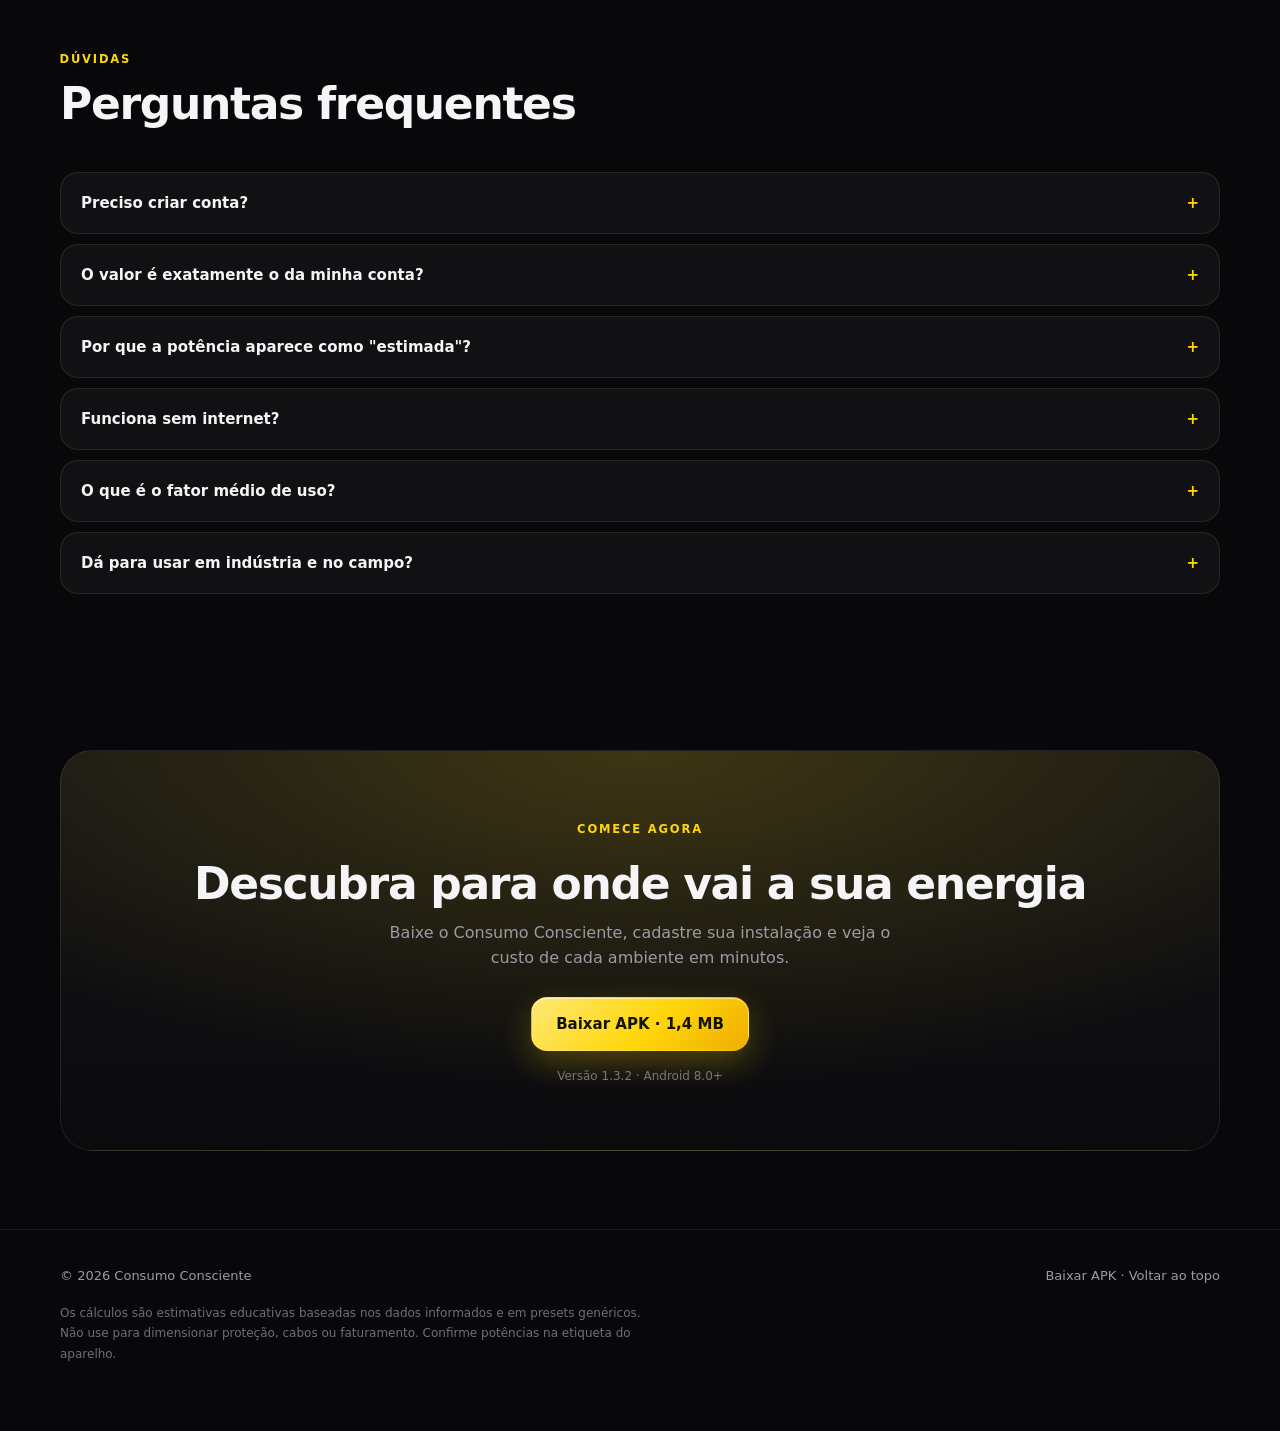
==== commit 369e51f9: "Versao 1.3.2: PDF com plano B e tempo em minutos" ====
--- a/index.html
+++ b/index.html
@@ -361,7 +361,7 @@
       <a href="#instalar">Instalar</a>
       <a href="#faq">Dúvidas</a>
     </div>
-    <a class="btn btn-primary" href="consumo-consciente.apk" download="ConsumoConsciente-1.3.1.apk">
+    <a class="btn btn-primary" href="consumo-consciente.apk" download="ConsumoConsciente-1.3.2.apk">
       Baixar APK
     </a>
   </div>
@@ -378,7 +378,7 @@
           por dia, por mês e por ambiente. Simule economia antes de decidir.
         </p>
         <div class="actions">
-          <a class="btn btn-primary" href="consumo-consciente.apk" download="ConsumoConsciente-1.3.1.apk">
+          <a class="btn btn-primary" href="consumo-consciente.apk" download="ConsumoConsciente-1.3.2.apk">
             Baixar para Android <small>1,4 MB</small>
           </a>
           <a class="btn btn-ghost" href="#como-funciona">Ver como funciona</a>
@@ -526,7 +526,7 @@
       <ol class="install-list reveal">
         <li>
           <b>1</b>
-          <span>Toque em <strong>Baixar para Android</strong> e aguarde o arquivo <code>ConsumoConsciente-1.3.1.apk</code> (1,4 MB).</span>
+          <span>Toque em <strong>Baixar para Android</strong> e aguarde o arquivo <code>ConsumoConsciente-1.3.2.apk</code> (1,4 MB).</span>
         </li>
         <li>
           <b>2</b>
@@ -593,10 +593,10 @@
       <span class="kicker">Comece agora</span>
       <h2>Descubra para onde vai a sua energia</h2>
       <p>Baixe o Consumo Consciente, cadastre sua instalação e veja o custo de cada ambiente em minutos.</p>
-      <a class="btn btn-primary" href="consumo-consciente.apk" download="ConsumoConsciente-1.3.1.apk">
+      <a class="btn btn-primary" href="consumo-consciente.apk" download="ConsumoConsciente-1.3.2.apk">
         Baixar APK · 1,4 MB
       </a>
-      <div class="version">Versão 1.3.1 · Android 8.0+</div>
+      <div class="version">Versão 1.3.2 · Android 8.0+</div>
     </div>
   </div>
 </section>
@@ -605,7 +605,7 @@
   <div class="wrap">
     <div class="foot">
       <span>© 2026 Consumo Consciente</span>
-      <span><a href="consumo-consciente.apk" download="ConsumoConsciente-1.3.1.apk">Baixar APK</a> · <a href="#top">Voltar ao topo</a></span>
+      <span><a href="consumo-consciente.apk" download="ConsumoConsciente-1.3.2.apk">Baixar APK</a> · <a href="#top">Voltar ao topo</a></span>
     </div>
     <p class="fine">
       Os cálculos são estimativas educativas baseadas nos dados informados e em presets genéricos.
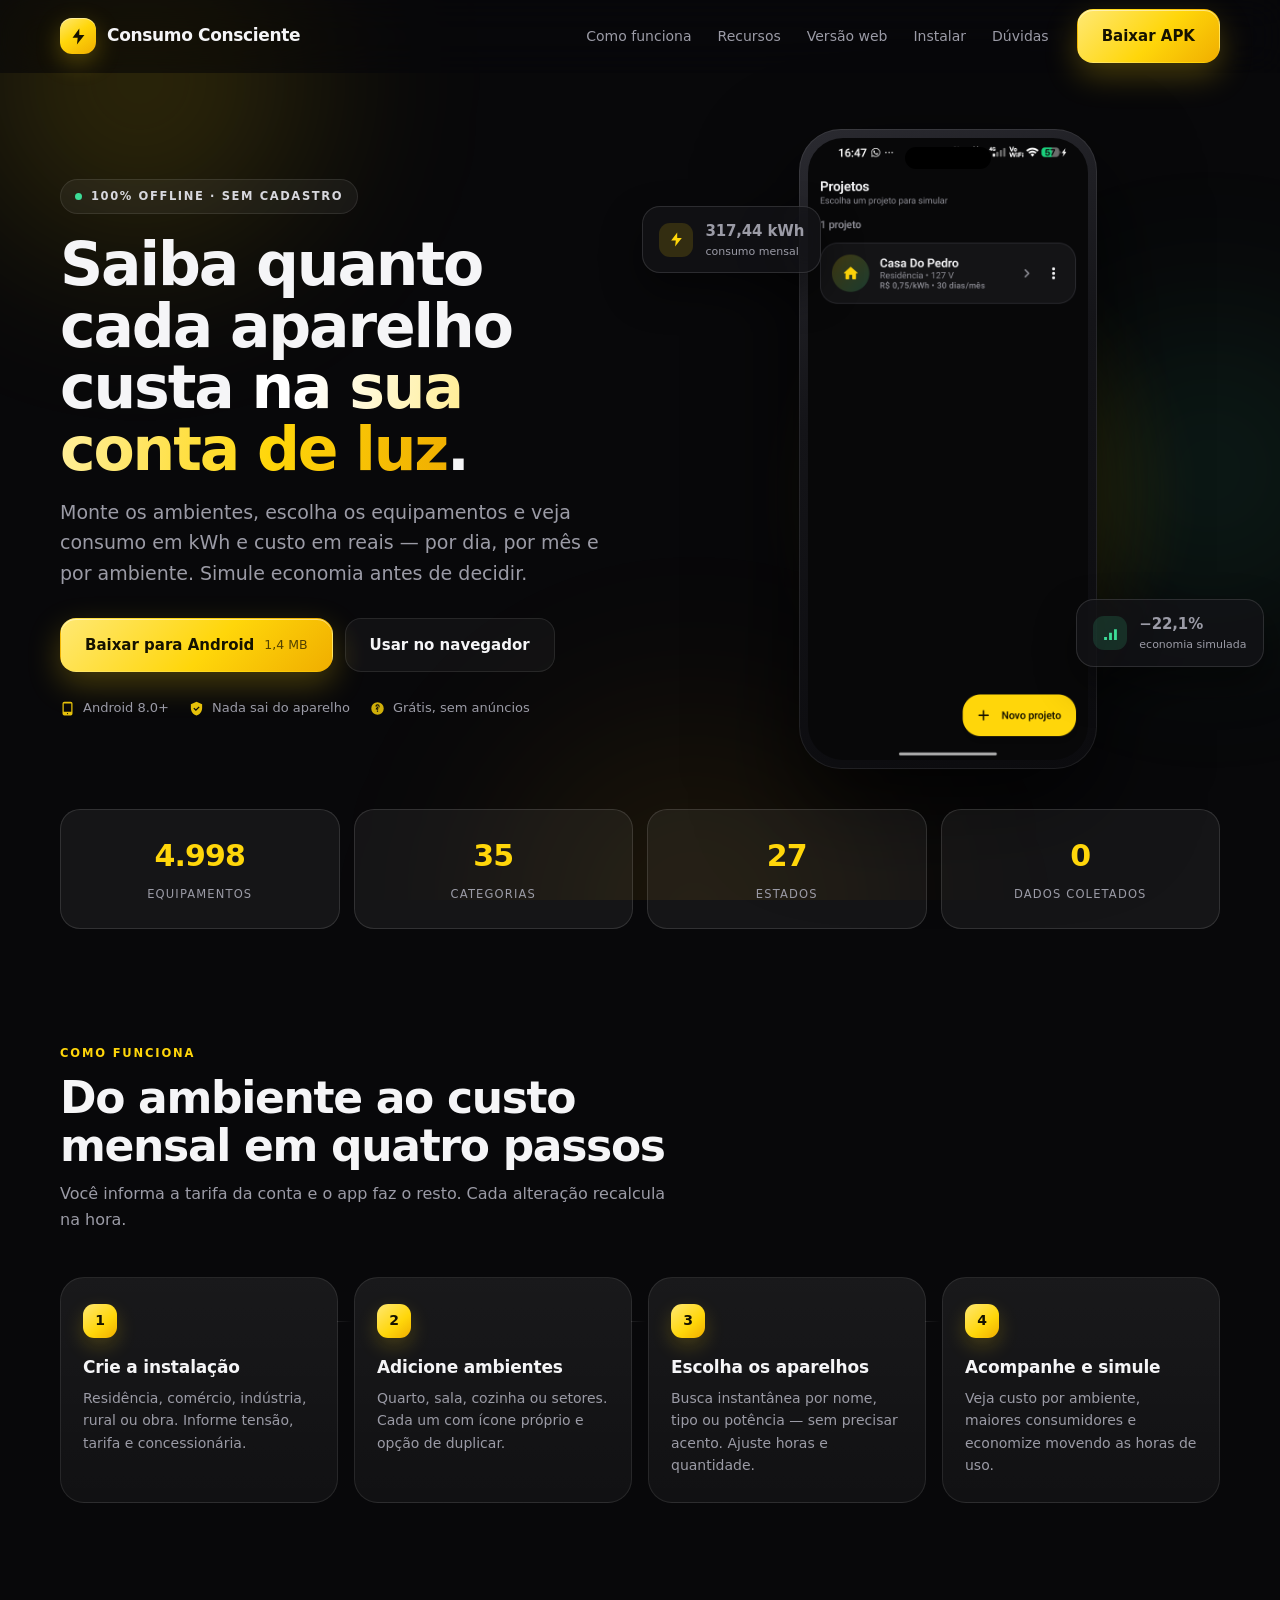
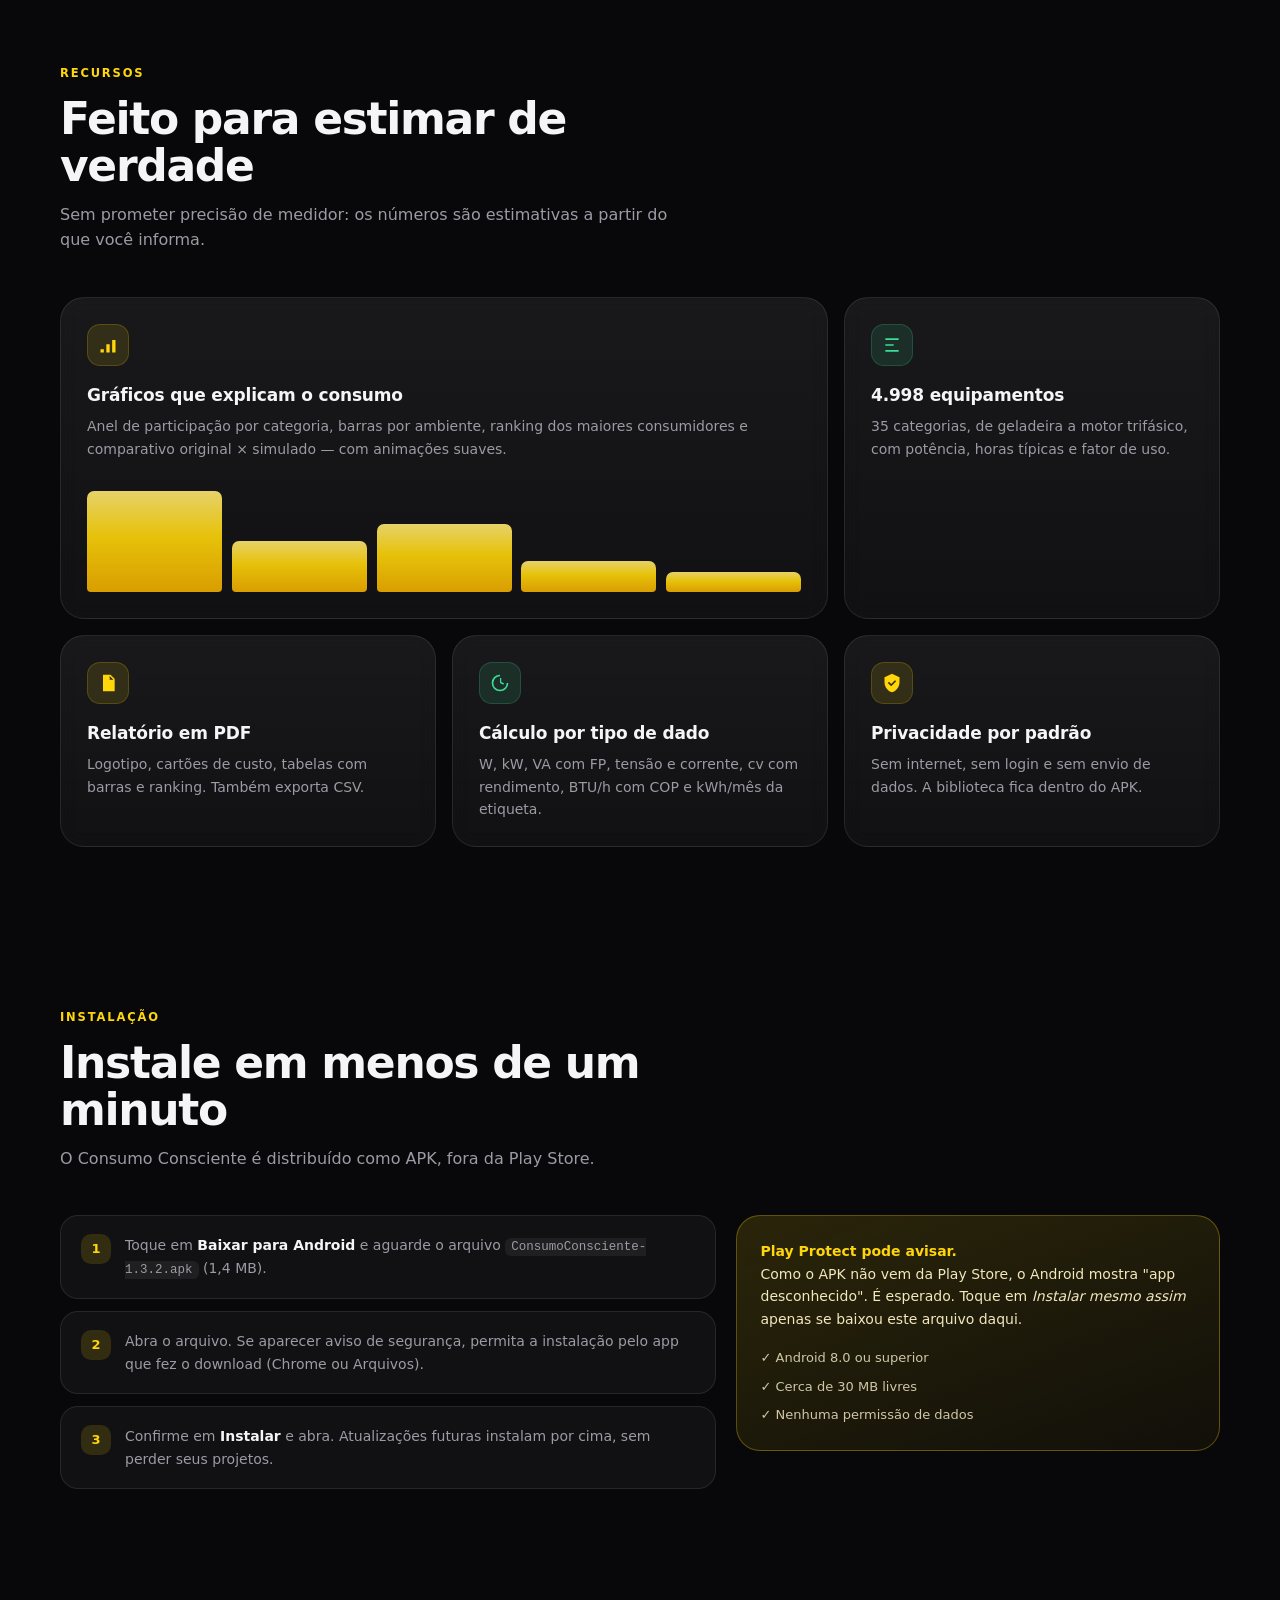
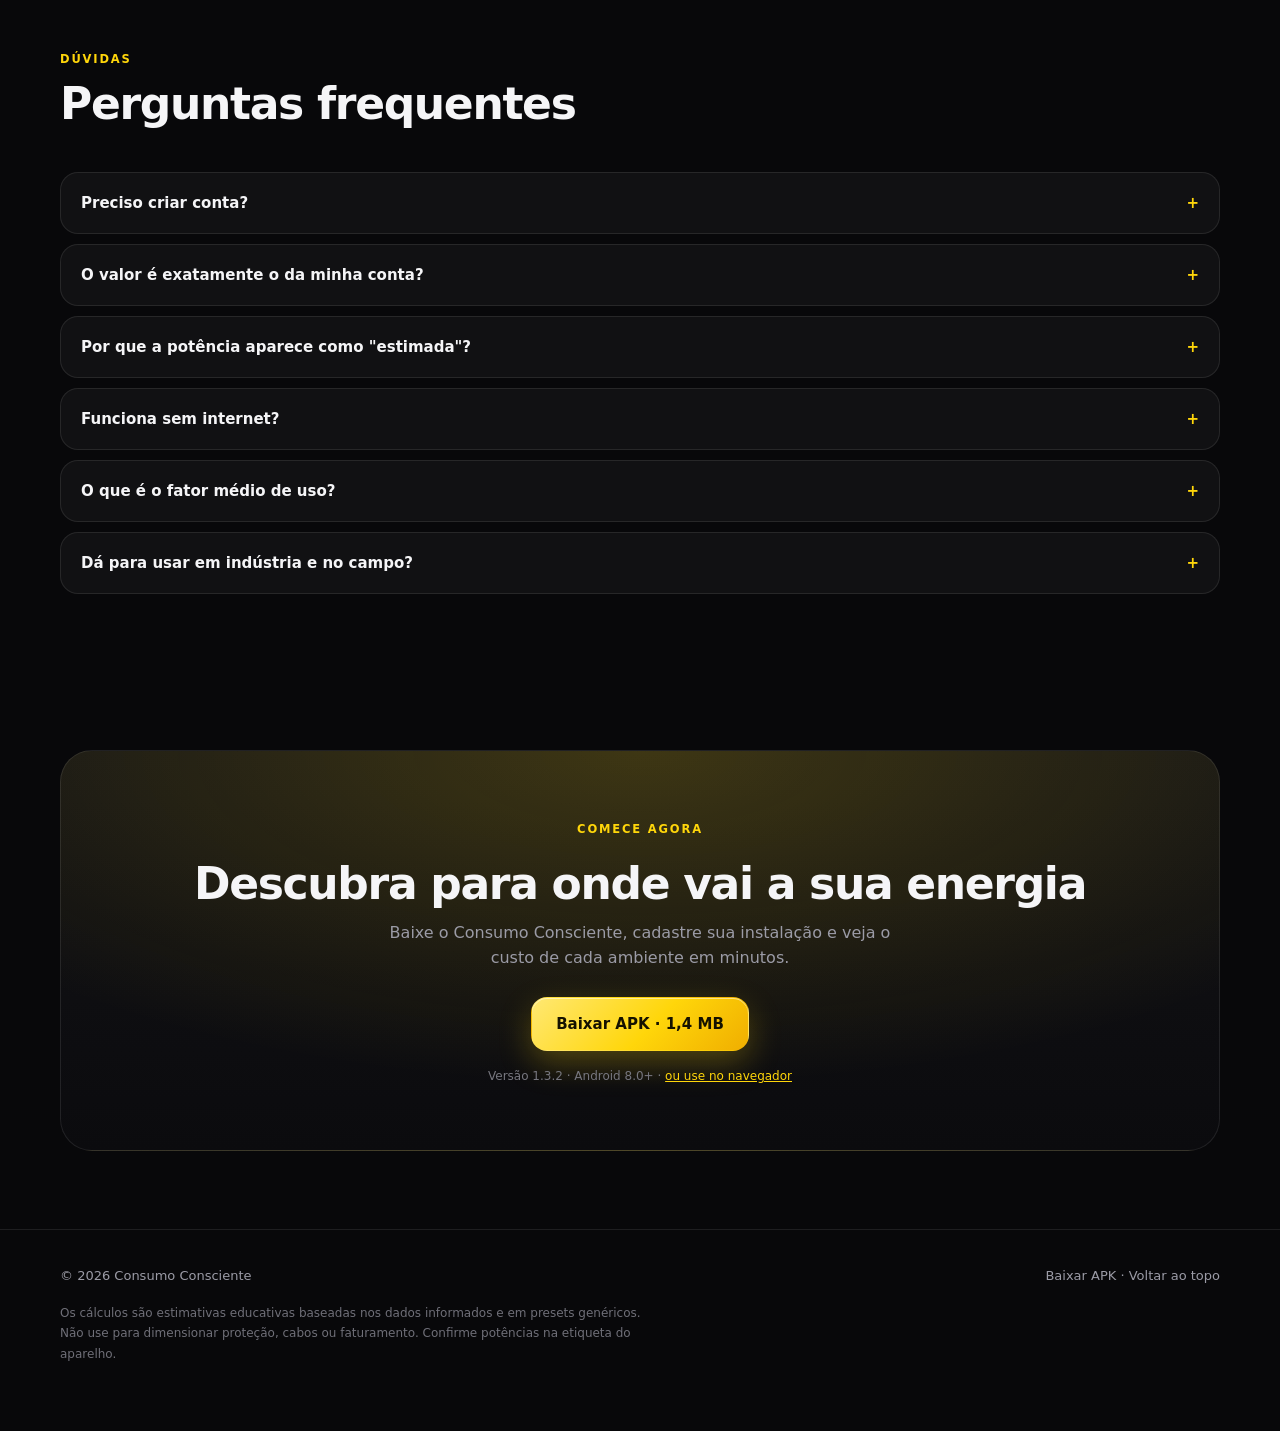
==== commit 90084134: "Adiciona versao web PWA instalavel em /app" ====
--- a/index.html
+++ b/index.html
@@ -358,6 +358,7 @@
     <div class="nav-links">
       <a href="#como-funciona">Como funciona</a>
       <a href="#recursos">Recursos</a>
+      <a href="app/">Versão web</a>
       <a href="#instalar">Instalar</a>
       <a href="#faq">Dúvidas</a>
     </div>
@@ -381,7 +382,7 @@
           <a class="btn btn-primary" href="consumo-consciente.apk" download="ConsumoConsciente-1.3.2.apk">
             Baixar para Android <small>1,4 MB</small>
           </a>
-          <a class="btn btn-ghost" href="#como-funciona">Ver como funciona</a>
+          <a class="btn btn-ghost" href="app/">Usar no navegador</a>
         </div>
         <div class="meta">
           <span>
@@ -596,7 +597,7 @@
       <a class="btn btn-primary" href="consumo-consciente.apk" download="ConsumoConsciente-1.3.2.apk">
         Baixar APK · 1,4 MB
       </a>
-      <div class="version">Versão 1.3.2 · Android 8.0+</div>
+      <div class="version">Versão 1.3.2 · Android 8.0+ · <a href="app/" style="color:var(--yellow)">ou use no navegador</a></div>
     </div>
   </div>
 </section>
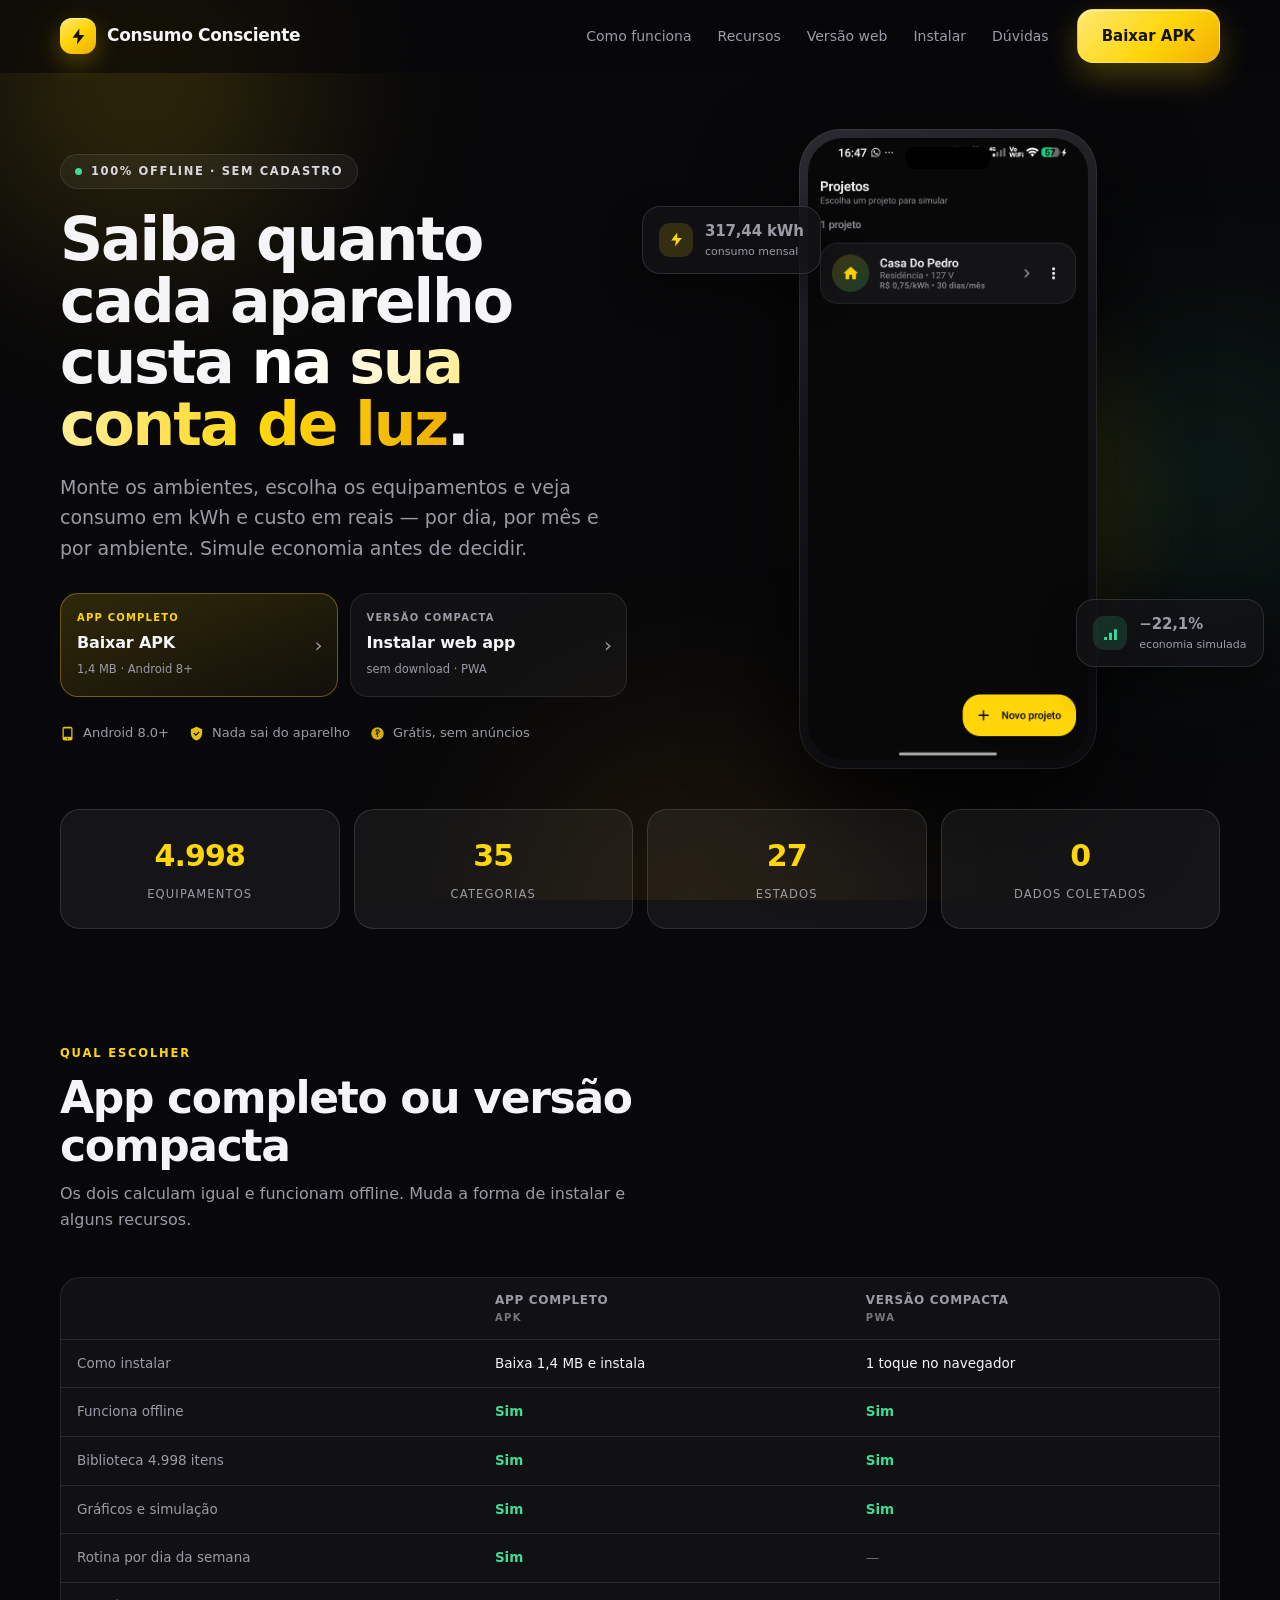
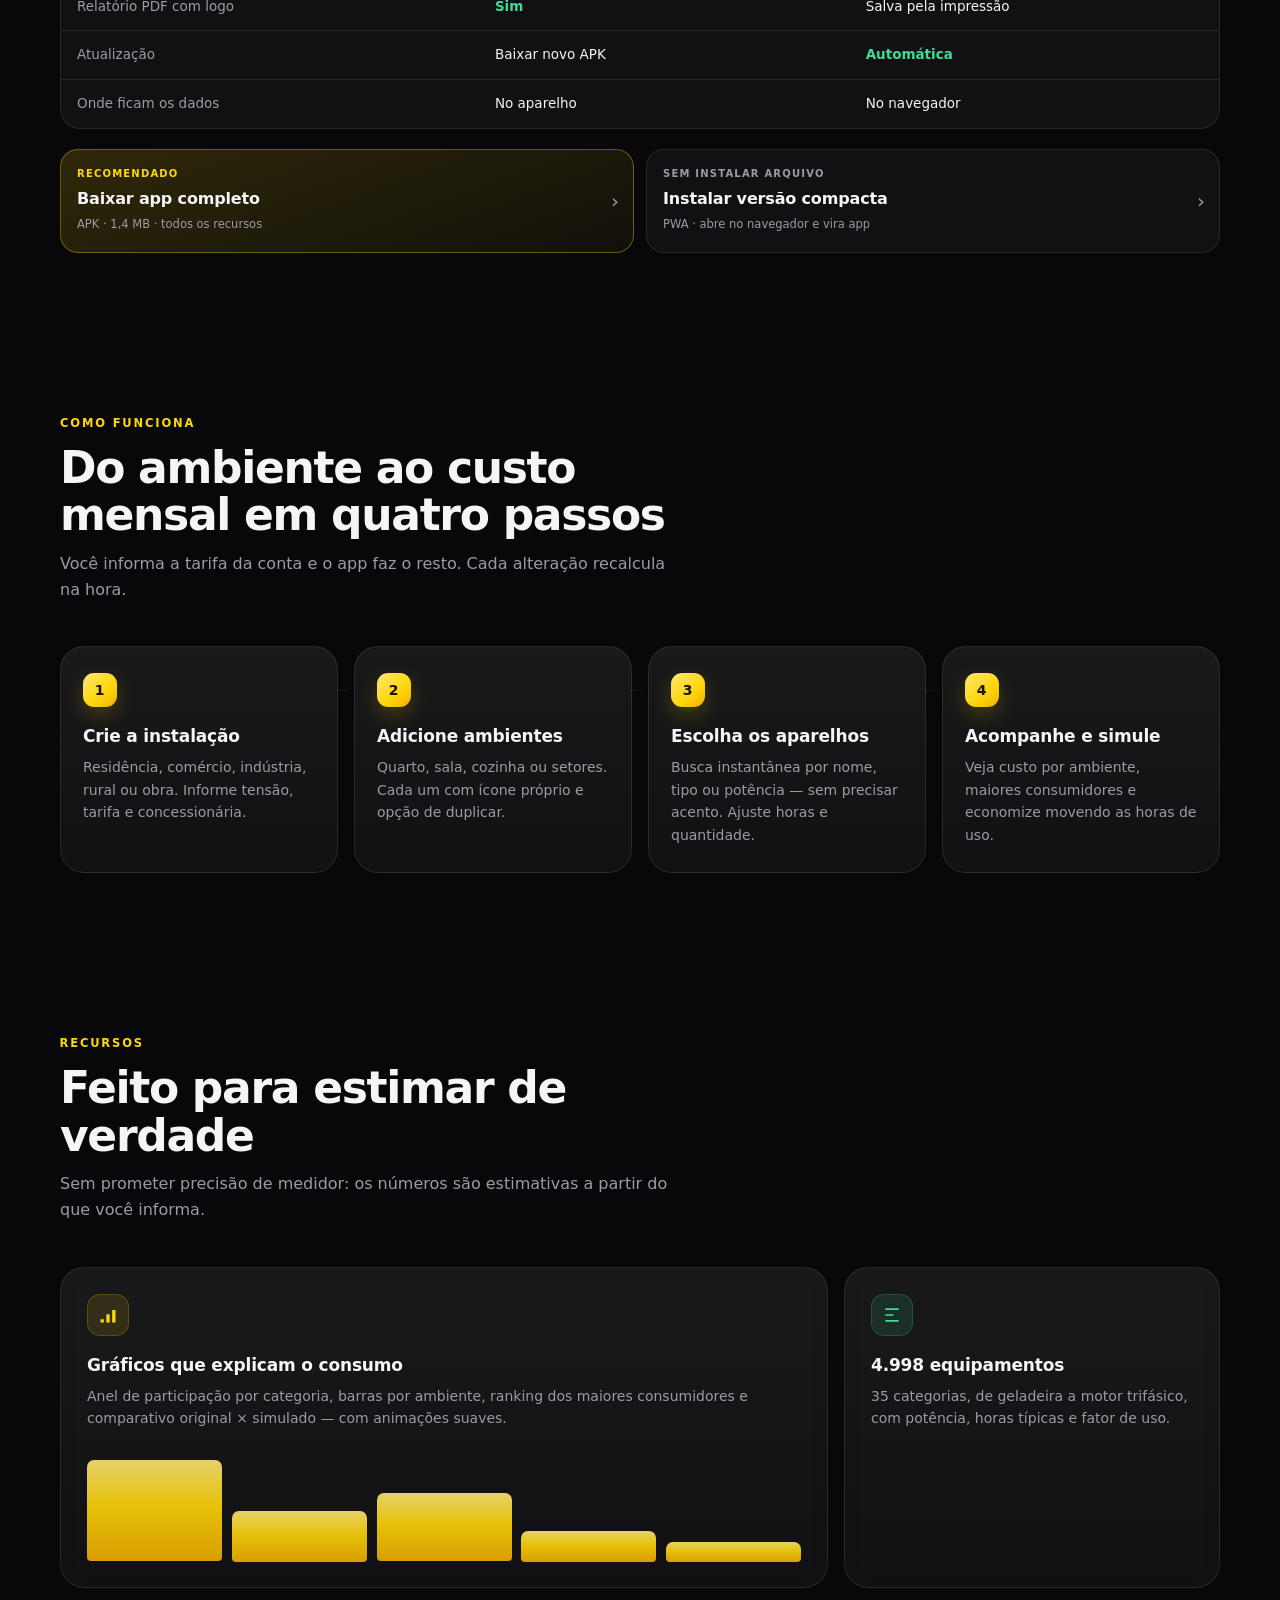
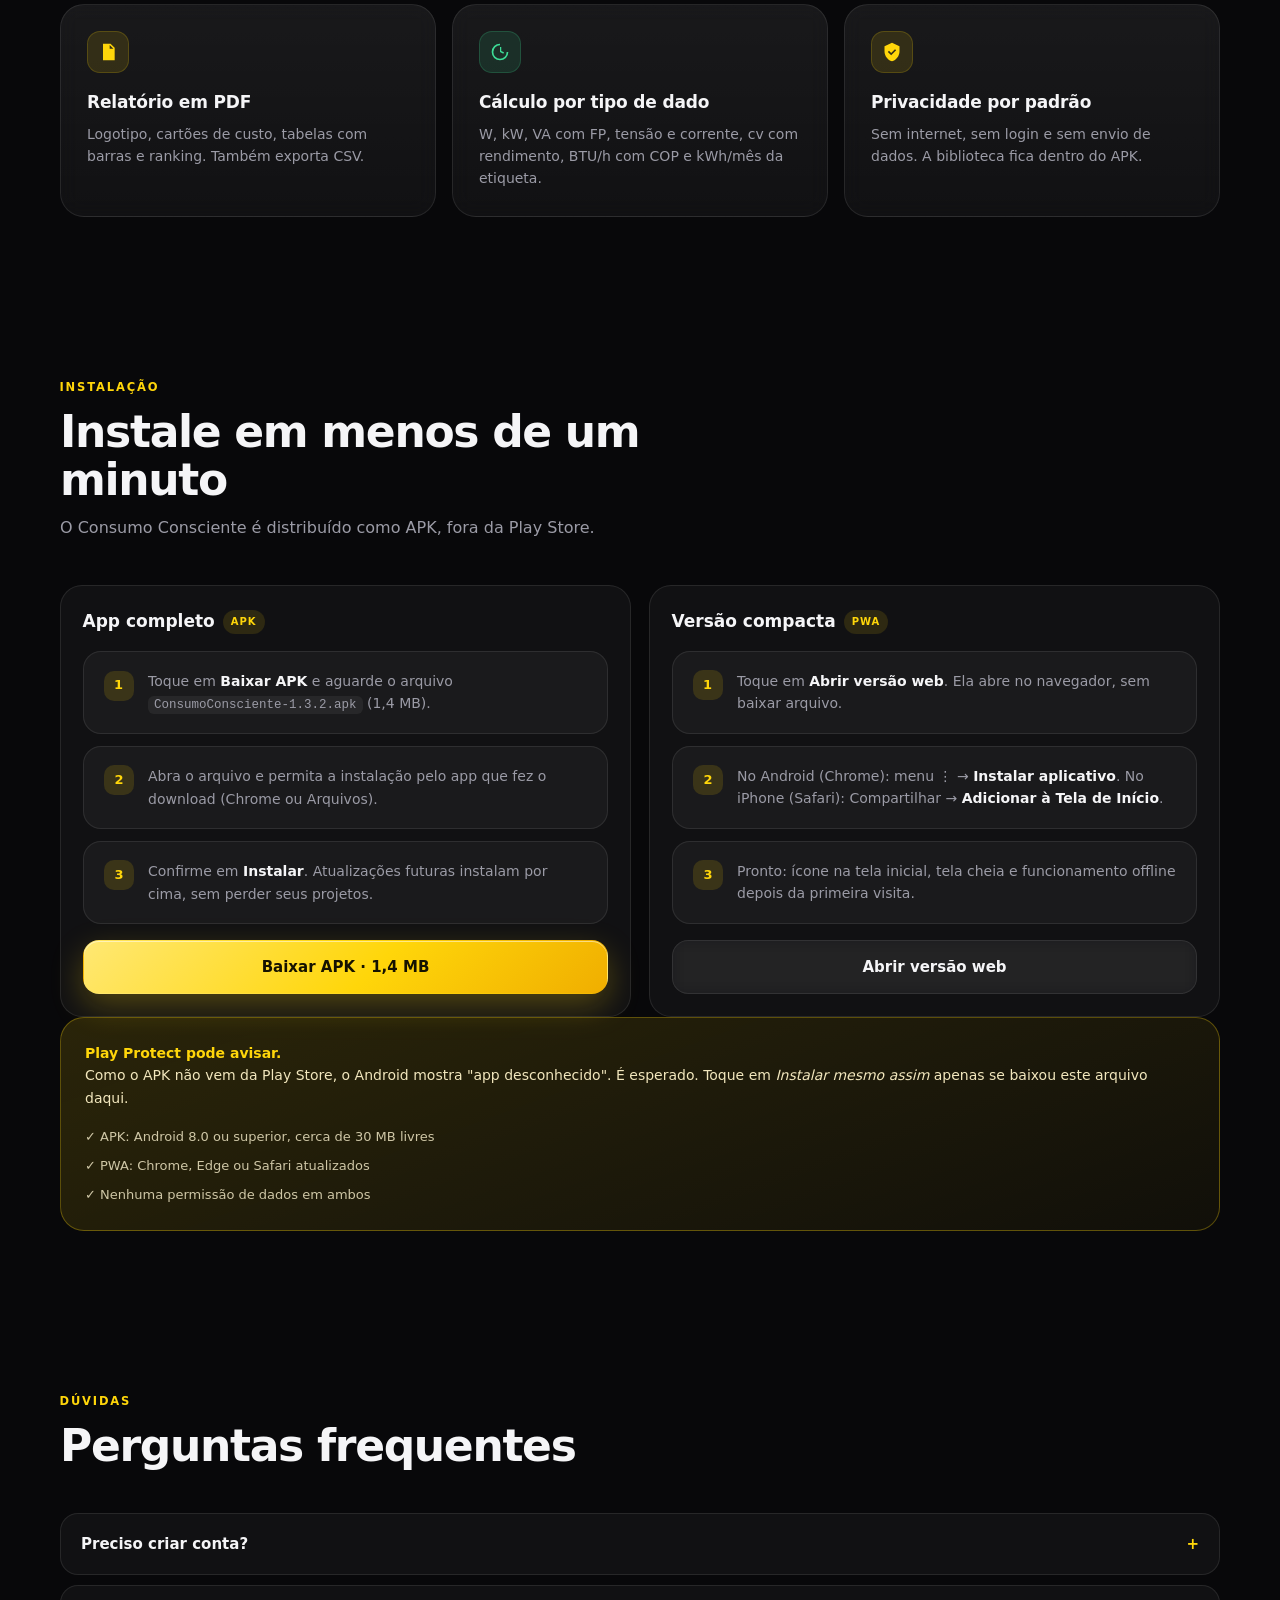
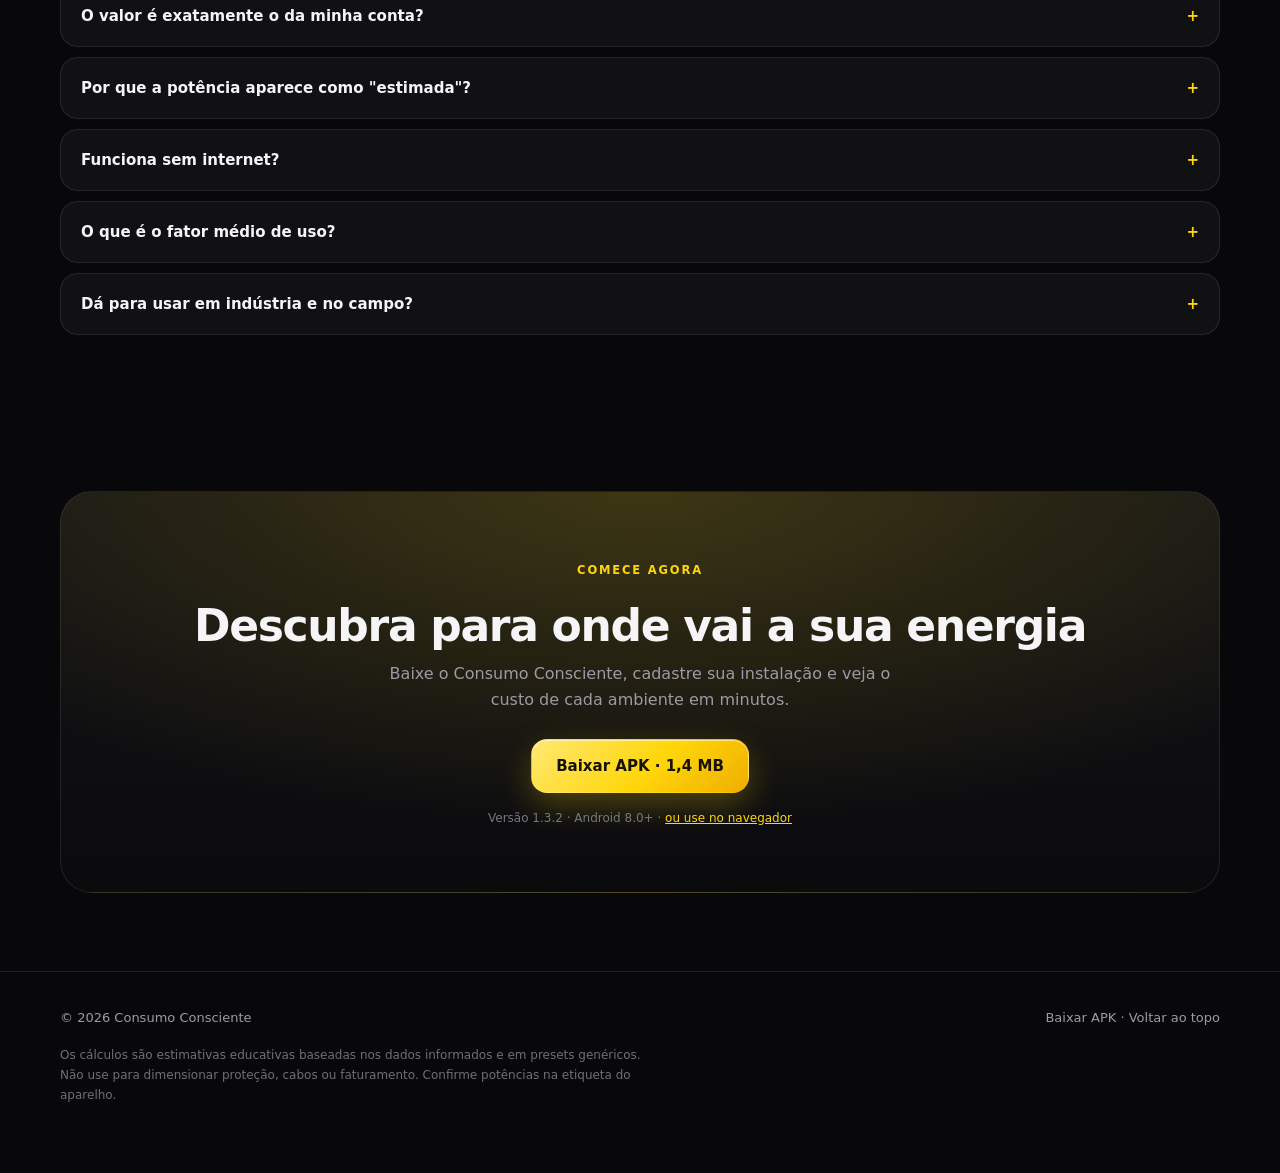
==== commit 3d281674: "Landing com app completo (APK) e versao compacta (PWA)" ====
--- a/index.html
+++ b/index.html
@@ -133,6 +133,52 @@
   .meta span { display: inline-flex; align-items: center; gap: 8px; }
   .meta svg { color: var(--yellow); opacity: .9; }
 
+  /* ---------- escolha de versao ---------- */
+  .choose { display: grid; grid-template-columns: 1fr 1fr; gap: 12px; margin-top: 26px; }
+  .choose-wide { margin-top: 20px; }
+  .pick {
+    position: relative; display: flex; flex-direction: column; gap: 4px;
+    padding: 16px 38px 18px 16px; border-radius: 18px;
+    border: 1px solid var(--line); background: var(--card);
+    text-decoration: none; color: inherit;
+    transition: transform .2s var(--ease), border-color .2s var(--ease);
+  }
+  .pick:hover { transform: translateY(-2px); border-color: rgba(255,255,255,.18); }
+  .pick.primary {
+    background: linear-gradient(160deg, rgba(255,214,10,.16), rgba(255,214,10,.04));
+    border-color: rgba(255,214,10,.34);
+  }
+  .pick-tag { font-size: 10px; font-weight: 700; letter-spacing: .12em; text-transform: uppercase; color: var(--muted); }
+  .pick.primary .pick-tag { color: var(--yellow); }
+  .pick strong { font-size: 16px; letter-spacing: -.01em; }
+  .pick small { font-size: 11.5px; color: var(--muted); }
+  .pick::after { content: "›"; position: absolute; right: 14px; top: 50%; transform: translateY(-50%); color: var(--muted); font-size: 20px; }
+  @media (max-width: 560px) { .choose { grid-template-columns: 1fr; } }
+
+  .compare { overflow-x: auto; border: 1px solid var(--line); border-radius: 20px; background: var(--card); }
+  .compare table { width: 100%; border-collapse: collapse; min-width: 560px; font-size: 13.5px; }
+  .compare th, .compare td { padding: 13px 16px; text-align: left; border-bottom: 1px solid var(--line); }
+  .compare thead th { font-size: 12px; color: var(--muted); text-transform: uppercase; letter-spacing: .06em; }
+  .compare thead th span { display: block; font-size: 10px; color: #77777f; letter-spacing: .14em; }
+  .compare tbody tr:last-child td { border-bottom: 0; }
+  .compare td:first-child { color: var(--muted); }
+  .compare .yes { color: var(--green); font-weight: 600; }
+  .compare .no { color: #6b6b73; }
+
+  .paths { display: grid; grid-template-columns: 1fr 1fr; gap: 18px; }
+  @media (max-width: 820px) { .paths { grid-template-columns: 1fr; } }
+  .path {
+    display: flex; flex-direction: column; gap: 16px;
+    background: var(--card); border: 1px solid var(--line); border-radius: 22px; padding: 22px;
+  }
+  .path h3 { margin: 0; font-size: 17px; display: flex; align-items: center; gap: 8px; }
+  .tag-mini {
+    font-size: 10px; padding: 4px 8px; border-radius: 99px;
+    background: rgba(255,214,10,.12); color: var(--yellow); letter-spacing: .1em; font-weight: 700;
+  }
+  .path .install-list { flex: 1; }
+  .path .btn { margin-top: auto; }
+
   /* ---------- mockup ---------- */
   .showcase { position: relative; display: flex; justify-content: center; }
   .glow {
@@ -378,11 +424,17 @@
           Monte os ambientes, escolha os equipamentos e veja consumo em kWh e custo em reais —
           por dia, por mês e por ambiente. Simule economia antes de decidir.
         </p>
-        <div class="actions">
-          <a class="btn btn-primary" href="consumo-consciente.apk" download="ConsumoConsciente-1.3.2.apk">
-            Baixar para Android <small>1,4 MB</small>
+        <div class="choose">
+          <a class="pick primary" href="consumo-consciente.apk" download="ConsumoConsciente-1.3.2.apk">
+            <span class="pick-tag">App completo</span>
+            <strong>Baixar APK</strong>
+            <small>1,4 MB · Android 8+</small>
           </a>
-          <a class="btn btn-ghost" href="app/">Usar no navegador</a>
+          <a class="pick" href="app/">
+            <span class="pick-tag">Versão compacta</span>
+            <strong>Instalar web app</strong>
+            <small>sem download · PWA</small>
+          </a>
         </div>
         <div class="meta">
           <span>
@@ -430,6 +482,51 @@
   </div>
 </header>
 
+<section id="escolher">
+  <div class="wrap">
+    <div class="section-head reveal">
+      <span class="kicker">Qual escolher</span>
+      <h2>App completo ou versão compacta</h2>
+      <p>Os dois calculam igual e funcionam offline. Muda a forma de instalar e alguns recursos.</p>
+    </div>
+
+    <div class="compare reveal">
+      <table>
+        <thead>
+          <tr>
+            <th></th>
+            <th>App completo <span>APK</span></th>
+            <th>Versão compacta <span>PWA</span></th>
+          </tr>
+        </thead>
+        <tbody>
+          <tr><td>Como instalar</td><td>Baixa 1,4 MB e instala</td><td>1 toque no navegador</td></tr>
+          <tr><td>Funciona offline</td><td class="yes">Sim</td><td class="yes">Sim</td></tr>
+          <tr><td>Biblioteca 4.998 itens</td><td class="yes">Sim</td><td class="yes">Sim</td></tr>
+          <tr><td>Gráficos e simulação</td><td class="yes">Sim</td><td class="yes">Sim</td></tr>
+          <tr><td>Rotina por dia da semana</td><td class="yes">Sim</td><td class="no">—</td></tr>
+          <tr><td>Relatório PDF com logo</td><td class="yes">Sim</td><td>Salva pela impressão</td></tr>
+          <tr><td>Atualização</td><td>Baixar novo APK</td><td class="yes">Automática</td></tr>
+          <tr><td>Onde ficam os dados</td><td>No aparelho</td><td>No navegador</td></tr>
+        </tbody>
+      </table>
+    </div>
+
+    <div class="choose choose-wide reveal d1">
+      <a class="pick primary" href="consumo-consciente.apk" download="ConsumoConsciente-1.3.2.apk">
+        <span class="pick-tag">Recomendado</span>
+        <strong>Baixar app completo</strong>
+        <small>APK · 1,4 MB · todos os recursos</small>
+      </a>
+      <a class="pick" href="app/">
+        <span class="pick-tag">Sem instalar arquivo</span>
+        <strong>Instalar versão compacta</strong>
+        <small>PWA · abre no navegador e vira app</small>
+      </a>
+    </div>
+  </div>
+</section>
+
 <section id="como-funciona">
   <div class="wrap">
     <div class="section-head reveal">
@@ -523,33 +620,58 @@
       <p>O Consumo Consciente é distribuído como APK, fora da Play Store.</p>
     </div>
 
-    <div class="install">
-      <ol class="install-list reveal">
-        <li>
-          <b>1</b>
-          <span>Toque em <strong>Baixar para Android</strong> e aguarde o arquivo <code>ConsumoConsciente-1.3.2.apk</code> (1,4 MB).</span>
-        </li>
-        <li>
-          <b>2</b>
-          <span>Abra o arquivo. Se aparecer aviso de segurança, permita a instalação pelo app que fez o download (Chrome ou Arquivos).</span>
-        </li>
-        <li>
-          <b>3</b>
-          <span>Confirme em <strong>Instalar</strong> e abra. Atualizações futuras instalam por cima, sem perder seus projetos.</span>
-        </li>
-      </ol>
-
-      <aside class="notice reveal d1">
-        <strong>Play Protect pode avisar.</strong><br />
-        Como o APK não vem da Play Store, o Android mostra "app desconhecido".
-        É esperado. Toque em <em>Instalar mesmo assim</em> apenas se baixou este arquivo daqui.
-        <div class="req">
-          <span>✓ Android 8.0 ou superior</span>
-          <span>✓ Cerca de 30 MB livres</span>
-          <span>✓ Nenhuma permissão de dados</span>
-        </div>
-      </aside>
-    </div>
+    <div class="paths">
+      <article class="path reveal">
+        <h3>App completo <span class="tag-mini">APK</span></h3>
+        <ol class="install-list">
+          <li>
+            <b>1</b>
+            <span>Toque em <strong>Baixar APK</strong> e aguarde o arquivo <code>ConsumoConsciente-1.3.2.apk</code> (1,4 MB).</span>
+          </li>
+          <li>
+            <b>2</b>
+            <span>Abra o arquivo e permita a instalação pelo app que fez o download (Chrome ou Arquivos).</span>
+          </li>
+          <li>
+            <b>3</b>
+            <span>Confirme em <strong>Instalar</strong>. Atualizações futuras instalam por cima, sem perder seus projetos.</span>
+          </li>
+        </ol>
+        <a class="btn btn-primary block" href="consumo-consciente.apk" download="ConsumoConsciente-1.3.2.apk">
+          Baixar APK · 1,4 MB
+        </a>
+      </article>
+
+      <article class="path reveal d1">
+        <h3>Versão compacta <span class="tag-mini">PWA</span></h3>
+        <ol class="install-list">
+          <li>
+            <b>1</b>
+            <span>Toque em <strong>Abrir versão web</strong>. Ela abre no navegador, sem baixar arquivo.</span>
+          </li>
+          <li>
+            <b>2</b>
+            <span>No Android (Chrome): menu ⋮ → <strong>Instalar aplicativo</strong>. No iPhone (Safari): Compartilhar → <strong>Adicionar à Tela de Início</strong>.</span>
+          </li>
+          <li>
+            <b>3</b>
+            <span>Pronto: ícone na tela inicial, tela cheia e funcionamento offline depois da primeira visita.</span>
+          </li>
+        </ol>
+        <a class="btn btn-ghost block" href="app/">Abrir versão web</a>
+      </article>
+    </div>
+
+    <aside class="notice reveal">
+      <strong>Play Protect pode avisar.</strong><br />
+      Como o APK não vem da Play Store, o Android mostra "app desconhecido".
+      É esperado. Toque em <em>Instalar mesmo assim</em> apenas se baixou este arquivo daqui.
+      <div class="req">
+        <span>✓ APK: Android 8.0 ou superior, cerca de 30 MB livres</span>
+        <span>✓ PWA: Chrome, Edge ou Safari atualizados</span>
+        <span>✓ Nenhuma permissão de dados em ambos</span>
+      </div>
+    </aside>
   </div>
 </section>
 
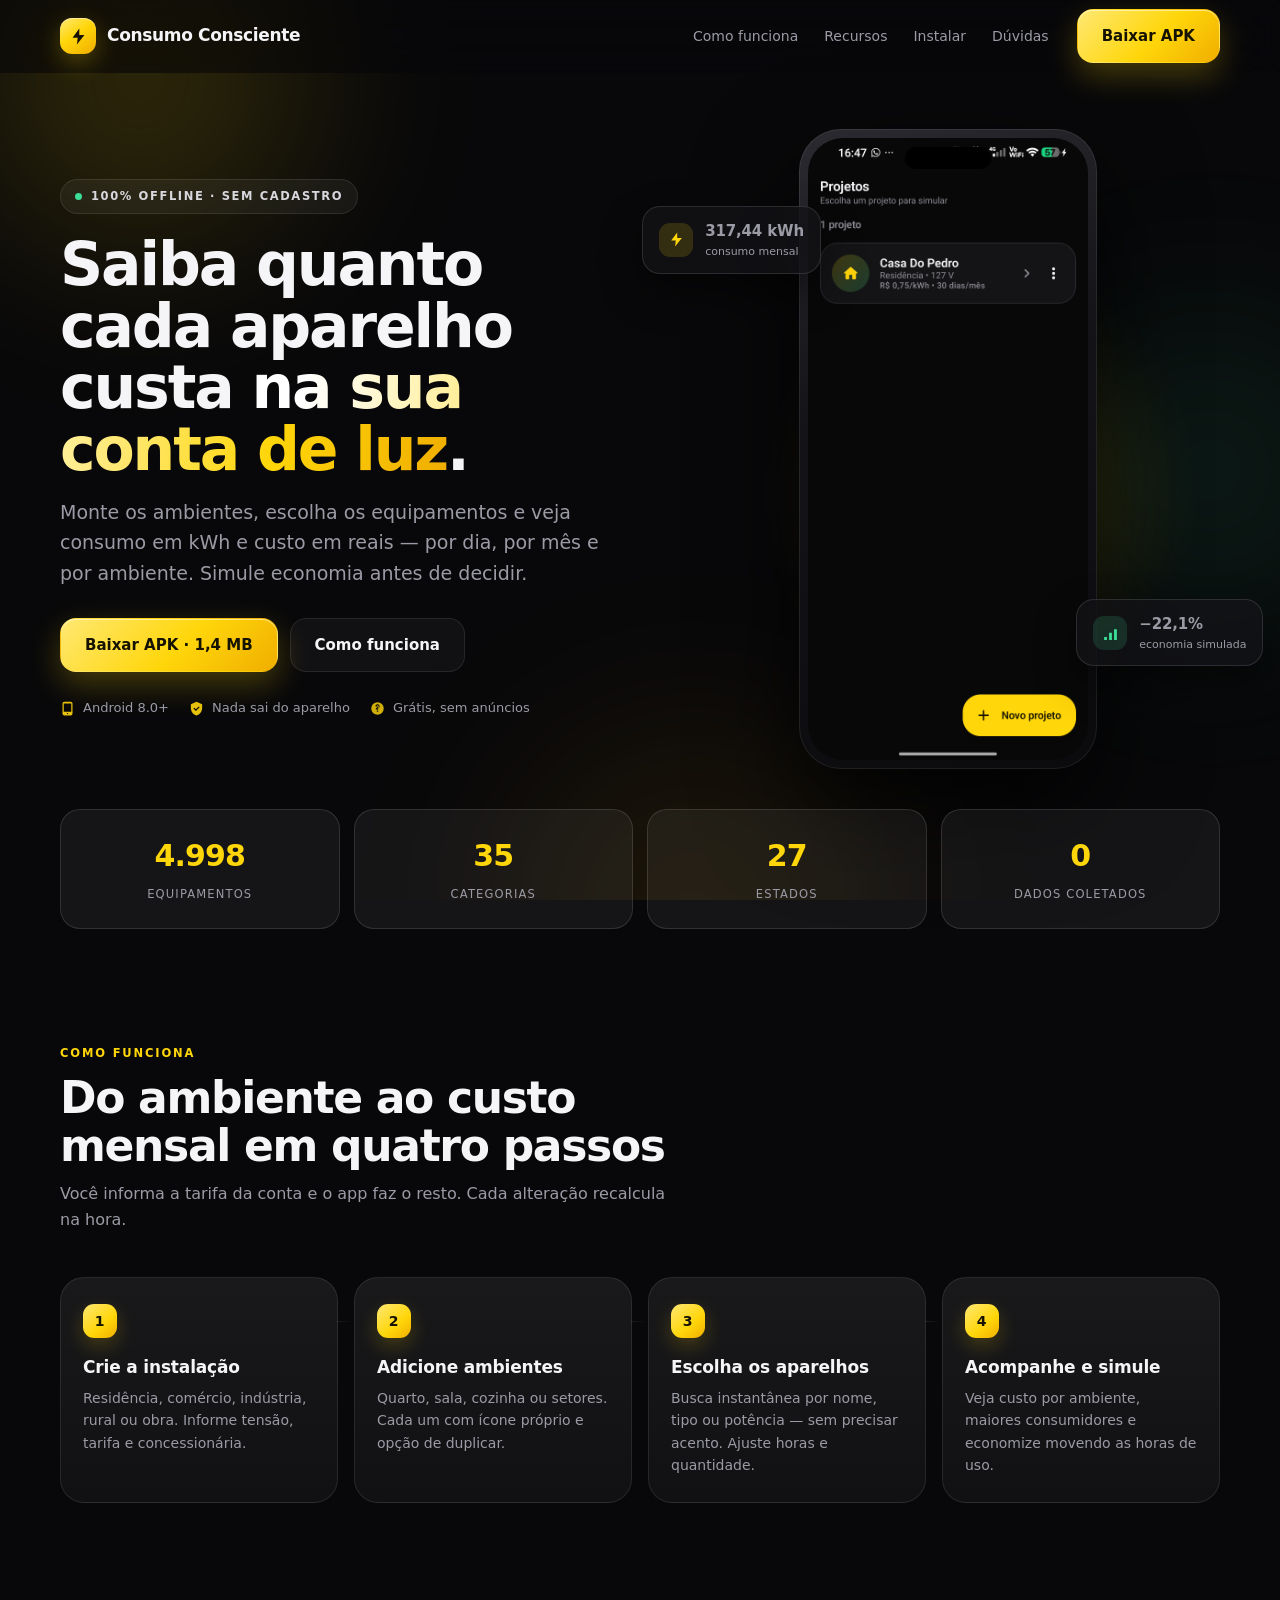
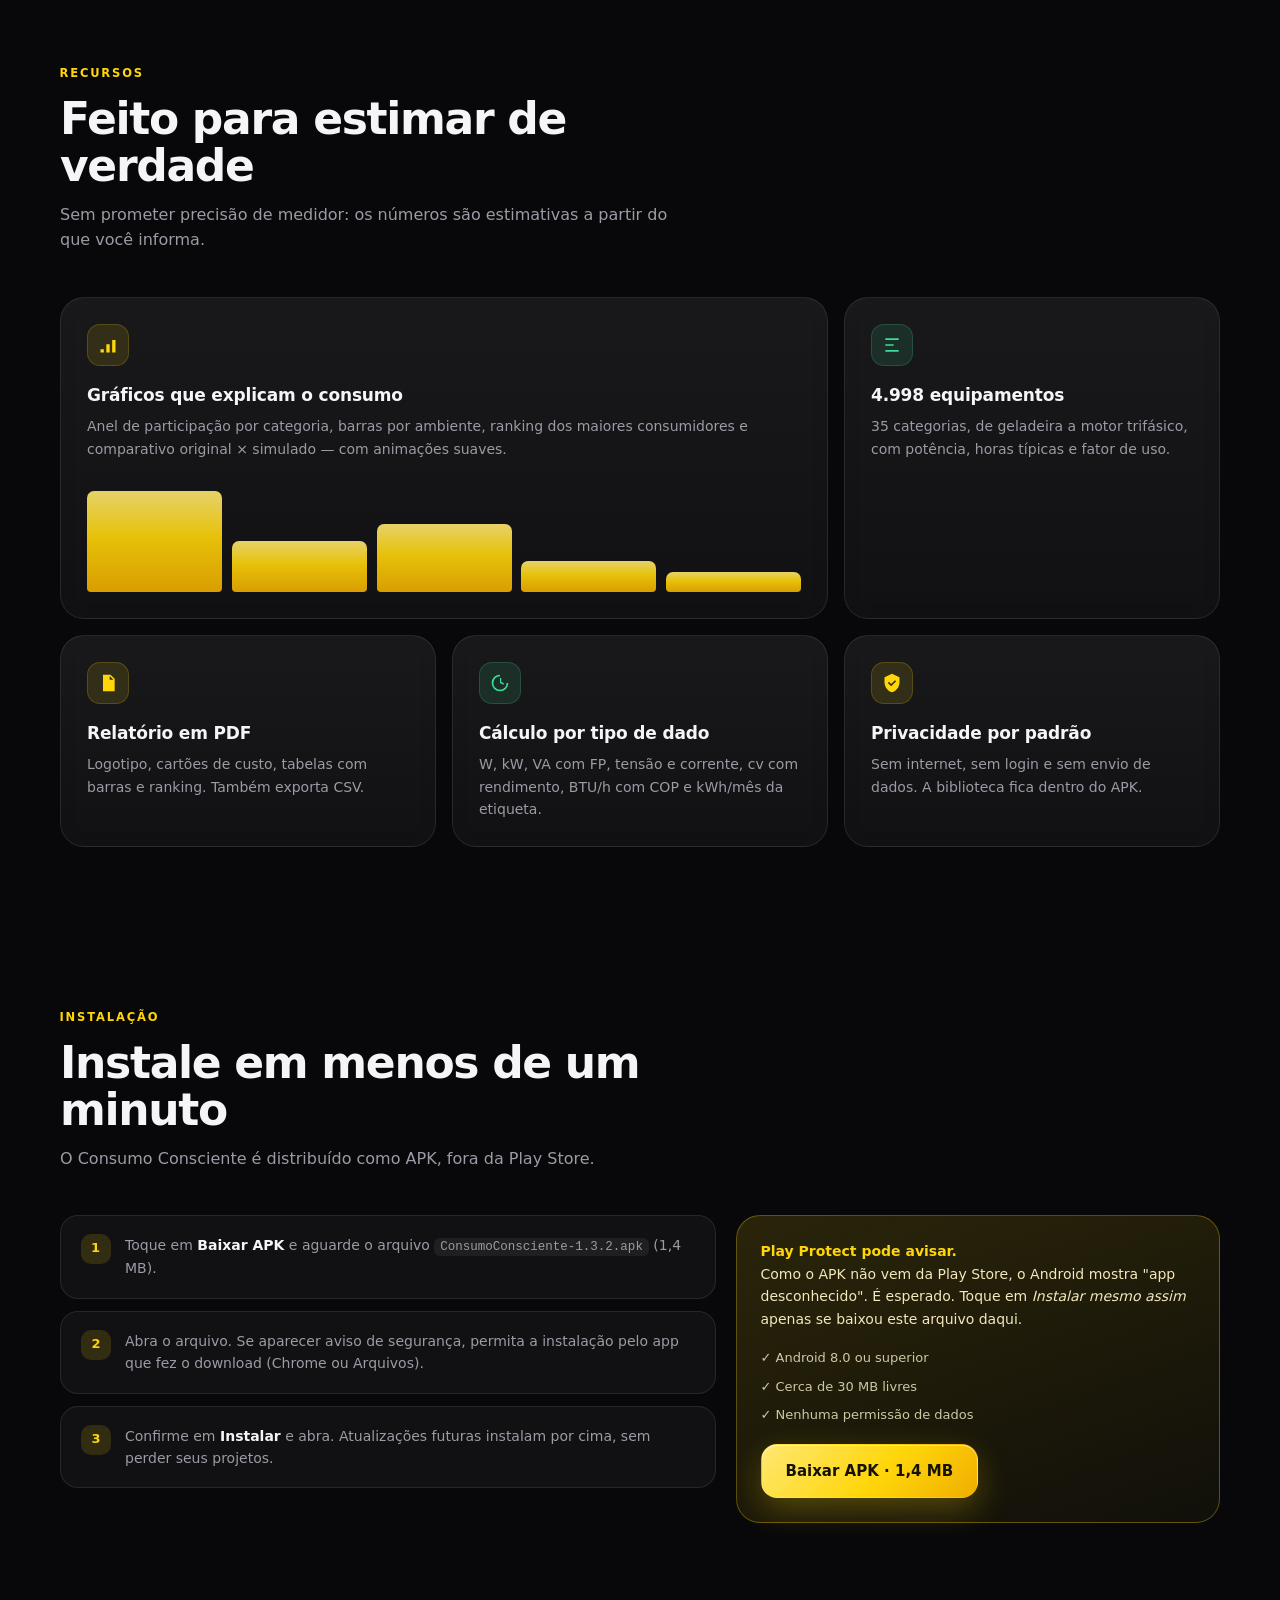
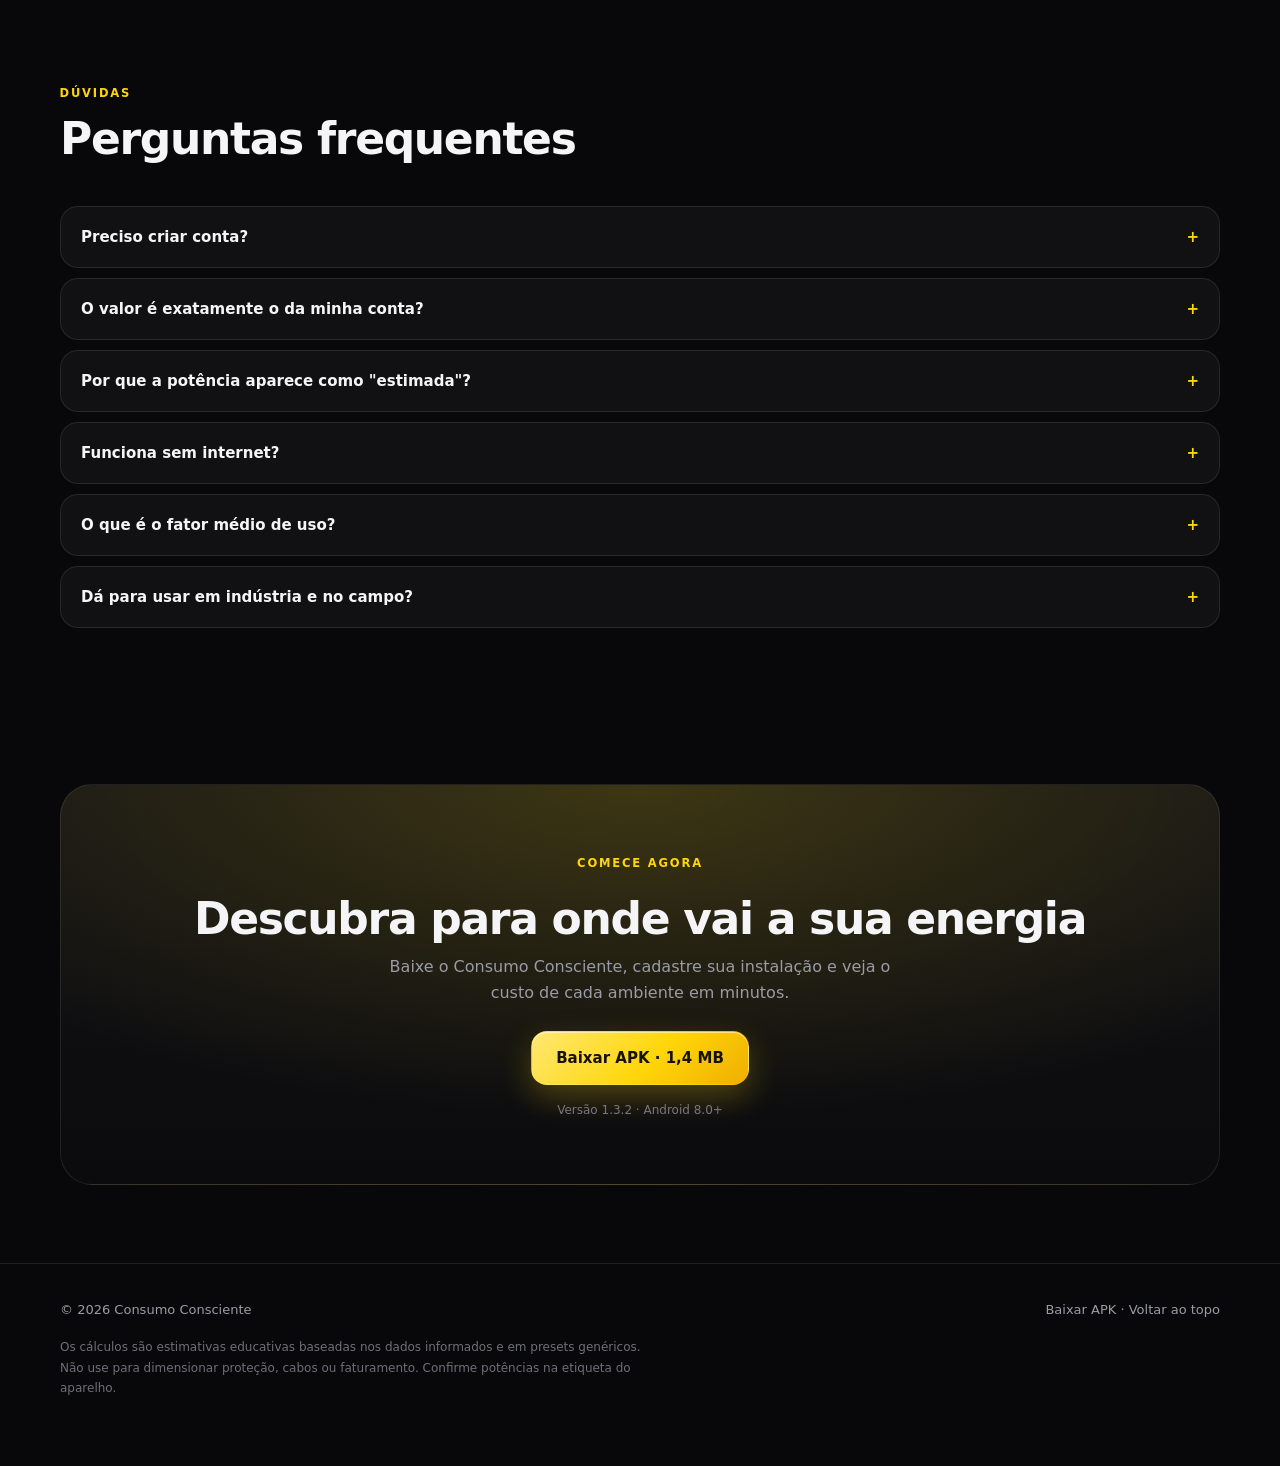
==== commit d0f14677: "Remove o PWA e mantem somente o APK" ====
--- a/index.html
+++ b/index.html
@@ -133,52 +133,6 @@
   .meta span { display: inline-flex; align-items: center; gap: 8px; }
   .meta svg { color: var(--yellow); opacity: .9; }
 
-  /* ---------- escolha de versao ---------- */
-  .choose { display: grid; grid-template-columns: 1fr 1fr; gap: 12px; margin-top: 26px; }
-  .choose-wide { margin-top: 20px; }
-  .pick {
-    position: relative; display: flex; flex-direction: column; gap: 4px;
-    padding: 16px 38px 18px 16px; border-radius: 18px;
-    border: 1px solid var(--line); background: var(--card);
-    text-decoration: none; color: inherit;
-    transition: transform .2s var(--ease), border-color .2s var(--ease);
-  }
-  .pick:hover { transform: translateY(-2px); border-color: rgba(255,255,255,.18); }
-  .pick.primary {
-    background: linear-gradient(160deg, rgba(255,214,10,.16), rgba(255,214,10,.04));
-    border-color: rgba(255,214,10,.34);
-  }
-  .pick-tag { font-size: 10px; font-weight: 700; letter-spacing: .12em; text-transform: uppercase; color: var(--muted); }
-  .pick.primary .pick-tag { color: var(--yellow); }
-  .pick strong { font-size: 16px; letter-spacing: -.01em; }
-  .pick small { font-size: 11.5px; color: var(--muted); }
-  .pick::after { content: "›"; position: absolute; right: 14px; top: 50%; transform: translateY(-50%); color: var(--muted); font-size: 20px; }
-  @media (max-width: 560px) { .choose { grid-template-columns: 1fr; } }
-
-  .compare { overflow-x: auto; border: 1px solid var(--line); border-radius: 20px; background: var(--card); }
-  .compare table { width: 100%; border-collapse: collapse; min-width: 560px; font-size: 13.5px; }
-  .compare th, .compare td { padding: 13px 16px; text-align: left; border-bottom: 1px solid var(--line); }
-  .compare thead th { font-size: 12px; color: var(--muted); text-transform: uppercase; letter-spacing: .06em; }
-  .compare thead th span { display: block; font-size: 10px; color: #77777f; letter-spacing: .14em; }
-  .compare tbody tr:last-child td { border-bottom: 0; }
-  .compare td:first-child { color: var(--muted); }
-  .compare .yes { color: var(--green); font-weight: 600; }
-  .compare .no { color: #6b6b73; }
-
-  .paths { display: grid; grid-template-columns: 1fr 1fr; gap: 18px; }
-  @media (max-width: 820px) { .paths { grid-template-columns: 1fr; } }
-  .path {
-    display: flex; flex-direction: column; gap: 16px;
-    background: var(--card); border: 1px solid var(--line); border-radius: 22px; padding: 22px;
-  }
-  .path h3 { margin: 0; font-size: 17px; display: flex; align-items: center; gap: 8px; }
-  .tag-mini {
-    font-size: 10px; padding: 4px 8px; border-radius: 99px;
-    background: rgba(255,214,10,.12); color: var(--yellow); letter-spacing: .1em; font-weight: 700;
-  }
-  .path .install-list { flex: 1; }
-  .path .btn { margin-top: auto; }
-
   /* ---------- mockup ---------- */
   .showcase { position: relative; display: flex; justify-content: center; }
   .glow {
@@ -404,7 +358,6 @@
     <div class="nav-links">
       <a href="#como-funciona">Como funciona</a>
       <a href="#recursos">Recursos</a>
-      <a href="app/">Versão web</a>
       <a href="#instalar">Instalar</a>
       <a href="#faq">Dúvidas</a>
     </div>
@@ -424,17 +377,11 @@
           Monte os ambientes, escolha os equipamentos e veja consumo em kWh e custo em reais —
           por dia, por mês e por ambiente. Simule economia antes de decidir.
         </p>
-        <div class="choose">
-          <a class="pick primary" href="consumo-consciente.apk" download="ConsumoConsciente-1.3.2.apk">
-            <span class="pick-tag">App completo</span>
-            <strong>Baixar APK</strong>
-            <small>1,4 MB · Android 8+</small>
+        <div class="actions">
+          <a class="btn btn-primary" href="consumo-consciente.apk" download="ConsumoConsciente-1.3.2.apk">
+            Baixar APK · 1,4 MB
           </a>
-          <a class="pick" href="app/">
-            <span class="pick-tag">Versão compacta</span>
-            <strong>Instalar web app</strong>
-            <small>sem download · PWA</small>
-          </a>
+          <a class="btn btn-ghost" href="#como-funciona">Como funciona</a>
         </div>
         <div class="meta">
           <span>
@@ -482,51 +429,6 @@
   </div>
 </header>
 
-<section id="escolher">
-  <div class="wrap">
-    <div class="section-head reveal">
-      <span class="kicker">Qual escolher</span>
-      <h2>App completo ou versão compacta</h2>
-      <p>Os dois calculam igual e funcionam offline. Muda a forma de instalar e alguns recursos.</p>
-    </div>
-
-    <div class="compare reveal">
-      <table>
-        <thead>
-          <tr>
-            <th></th>
-            <th>App completo <span>APK</span></th>
-            <th>Versão compacta <span>PWA</span></th>
-          </tr>
-        </thead>
-        <tbody>
-          <tr><td>Como instalar</td><td>Baixa 1,4 MB e instala</td><td>1 toque no navegador</td></tr>
-          <tr><td>Funciona offline</td><td class="yes">Sim</td><td class="yes">Sim</td></tr>
-          <tr><td>Biblioteca 4.998 itens</td><td class="yes">Sim</td><td class="yes">Sim</td></tr>
-          <tr><td>Gráficos e simulação</td><td class="yes">Sim</td><td class="yes">Sim</td></tr>
-          <tr><td>Rotina por dia da semana</td><td class="yes">Sim</td><td class="no">—</td></tr>
-          <tr><td>Relatório PDF com logo</td><td class="yes">Sim</td><td>Salva pela impressão</td></tr>
-          <tr><td>Atualização</td><td>Baixar novo APK</td><td class="yes">Automática</td></tr>
-          <tr><td>Onde ficam os dados</td><td>No aparelho</td><td>No navegador</td></tr>
-        </tbody>
-      </table>
-    </div>
-
-    <div class="choose choose-wide reveal d1">
-      <a class="pick primary" href="consumo-consciente.apk" download="ConsumoConsciente-1.3.2.apk">
-        <span class="pick-tag">Recomendado</span>
-        <strong>Baixar app completo</strong>
-        <small>APK · 1,4 MB · todos os recursos</small>
-      </a>
-      <a class="pick" href="app/">
-        <span class="pick-tag">Sem instalar arquivo</span>
-        <strong>Instalar versão compacta</strong>
-        <small>PWA · abre no navegador e vira app</small>
-      </a>
-    </div>
-  </div>
-</section>
-
 <section id="como-funciona">
   <div class="wrap">
     <div class="section-head reveal">
@@ -620,58 +522,36 @@
       <p>O Consumo Consciente é distribuído como APK, fora da Play Store.</p>
     </div>
 
-    <div class="paths">
-      <article class="path reveal">
-        <h3>App completo <span class="tag-mini">APK</span></h3>
-        <ol class="install-list">
-          <li>
-            <b>1</b>
-            <span>Toque em <strong>Baixar APK</strong> e aguarde o arquivo <code>ConsumoConsciente-1.3.2.apk</code> (1,4 MB).</span>
-          </li>
-          <li>
-            <b>2</b>
-            <span>Abra o arquivo e permita a instalação pelo app que fez o download (Chrome ou Arquivos).</span>
-          </li>
-          <li>
-            <b>3</b>
-            <span>Confirme em <strong>Instalar</strong>. Atualizações futuras instalam por cima, sem perder seus projetos.</span>
-          </li>
-        </ol>
-        <a class="btn btn-primary block" href="consumo-consciente.apk" download="ConsumoConsciente-1.3.2.apk">
+    <div class="install">
+      <ol class="install-list reveal">
+        <li>
+          <b>1</b>
+          <span>Toque em <strong>Baixar APK</strong> e aguarde o arquivo <code>ConsumoConsciente-1.3.2.apk</code> (1,4 MB).</span>
+        </li>
+        <li>
+          <b>2</b>
+          <span>Abra o arquivo. Se aparecer aviso de segurança, permita a instalação pelo app que fez o download (Chrome ou Arquivos).</span>
+        </li>
+        <li>
+          <b>3</b>
+          <span>Confirme em <strong>Instalar</strong> e abra. Atualizações futuras instalam por cima, sem perder seus projetos.</span>
+        </li>
+      </ol>
+
+      <aside class="notice reveal d1">
+        <strong>Play Protect pode avisar.</strong><br />
+        Como o APK não vem da Play Store, o Android mostra "app desconhecido".
+        É esperado. Toque em <em>Instalar mesmo assim</em> apenas se baixou este arquivo daqui.
+        <div class="req">
+          <span>✓ Android 8.0 ou superior</span>
+          <span>✓ Cerca de 30 MB livres</span>
+          <span>✓ Nenhuma permissão de dados</span>
+        </div>
+        <a class="btn btn-primary block" style="margin-top:18px" href="consumo-consciente.apk" download="ConsumoConsciente-1.3.2.apk">
           Baixar APK · 1,4 MB
         </a>
-      </article>
-
-      <article class="path reveal d1">
-        <h3>Versão compacta <span class="tag-mini">PWA</span></h3>
-        <ol class="install-list">
-          <li>
-            <b>1</b>
-            <span>Toque em <strong>Abrir versão web</strong>. Ela abre no navegador, sem baixar arquivo.</span>
-          </li>
-          <li>
-            <b>2</b>
-            <span>No Android (Chrome): menu ⋮ → <strong>Instalar aplicativo</strong>. No iPhone (Safari): Compartilhar → <strong>Adicionar à Tela de Início</strong>.</span>
-          </li>
-          <li>
-            <b>3</b>
-            <span>Pronto: ícone na tela inicial, tela cheia e funcionamento offline depois da primeira visita.</span>
-          </li>
-        </ol>
-        <a class="btn btn-ghost block" href="app/">Abrir versão web</a>
-      </article>
-    </div>
-
-    <aside class="notice reveal">
-      <strong>Play Protect pode avisar.</strong><br />
-      Como o APK não vem da Play Store, o Android mostra "app desconhecido".
-      É esperado. Toque em <em>Instalar mesmo assim</em> apenas se baixou este arquivo daqui.
-      <div class="req">
-        <span>✓ APK: Android 8.0 ou superior, cerca de 30 MB livres</span>
-        <span>✓ PWA: Chrome, Edge ou Safari atualizados</span>
-        <span>✓ Nenhuma permissão de dados em ambos</span>
-      </div>
-    </aside>
+      </aside>
+    </div>
   </div>
 </section>
 
@@ -719,7 +599,7 @@
       <a class="btn btn-primary" href="consumo-consciente.apk" download="ConsumoConsciente-1.3.2.apk">
         Baixar APK · 1,4 MB
       </a>
-      <div class="version">Versão 1.3.2 · Android 8.0+ · <a href="app/" style="color:var(--yellow)">ou use no navegador</a></div>
+      <div class="version">Versão 1.3.2 · Android 8.0+</div>
     </div>
   </div>
 </section>
